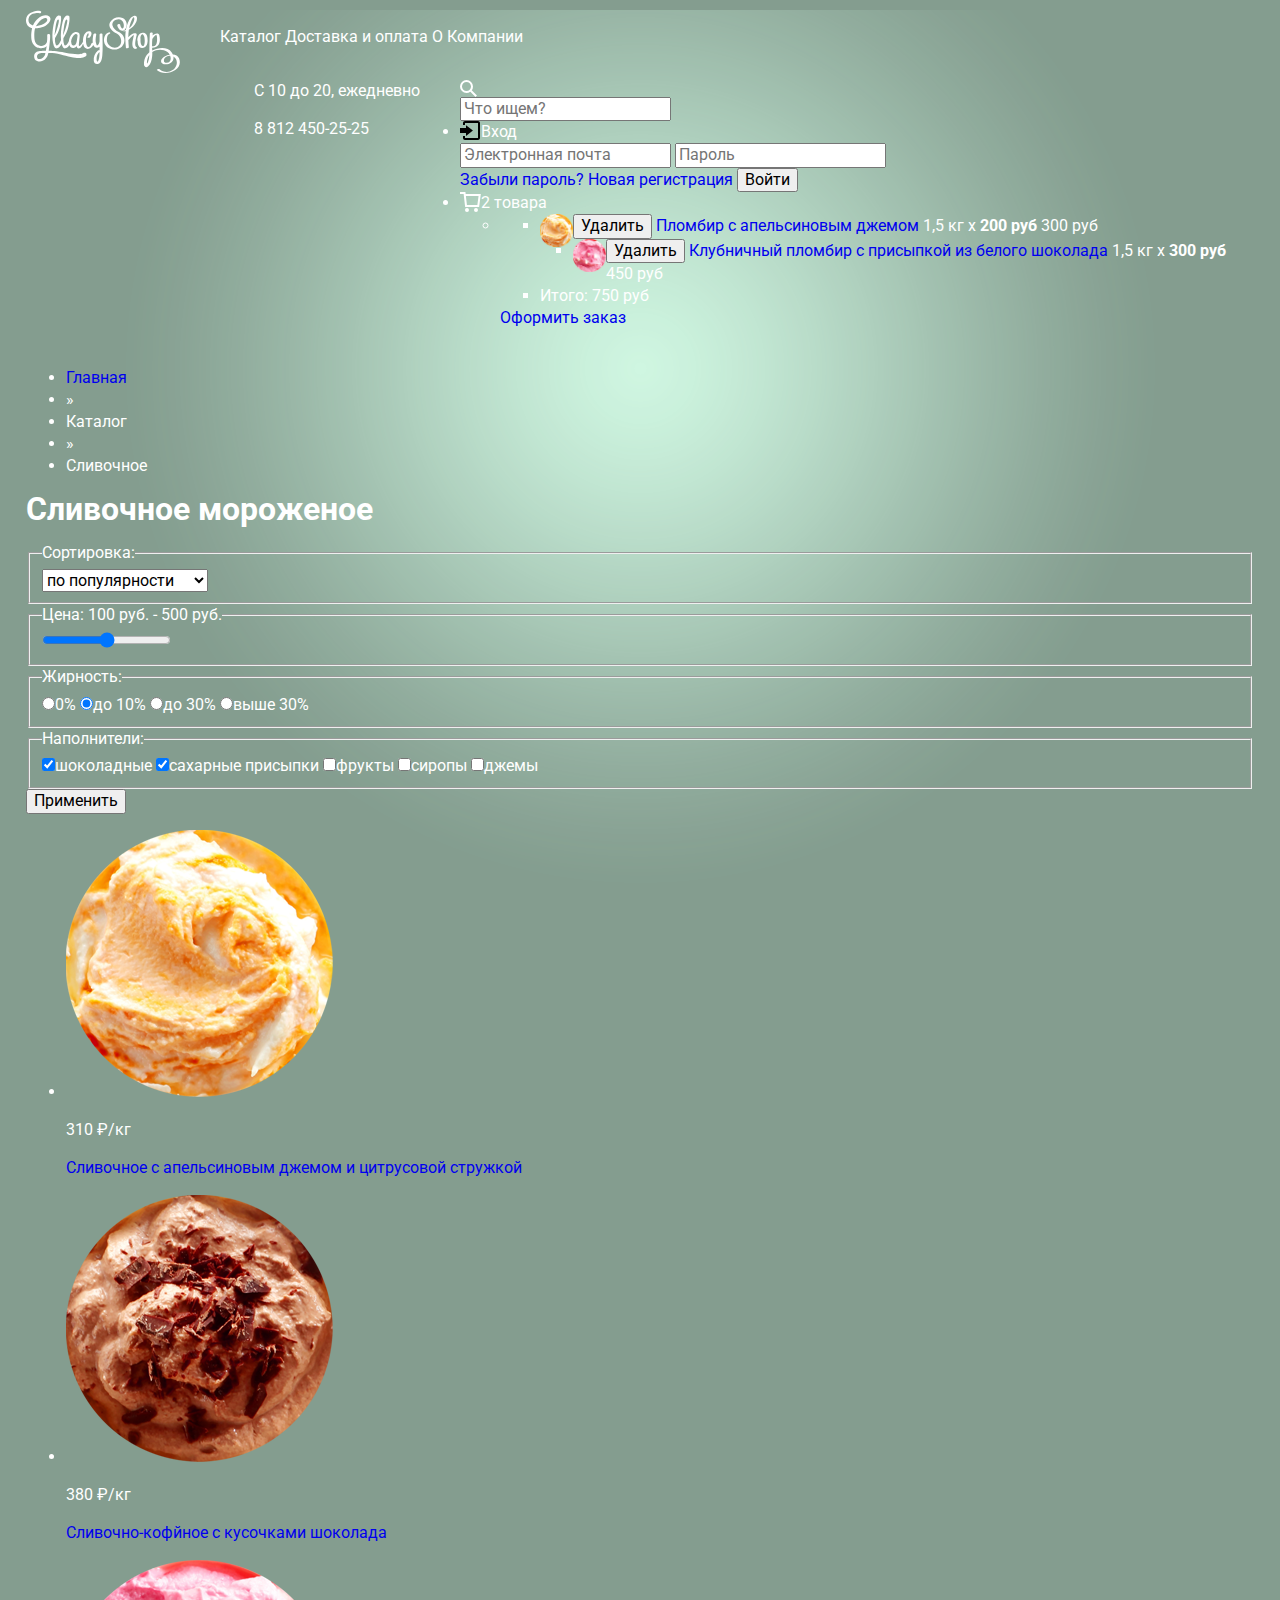
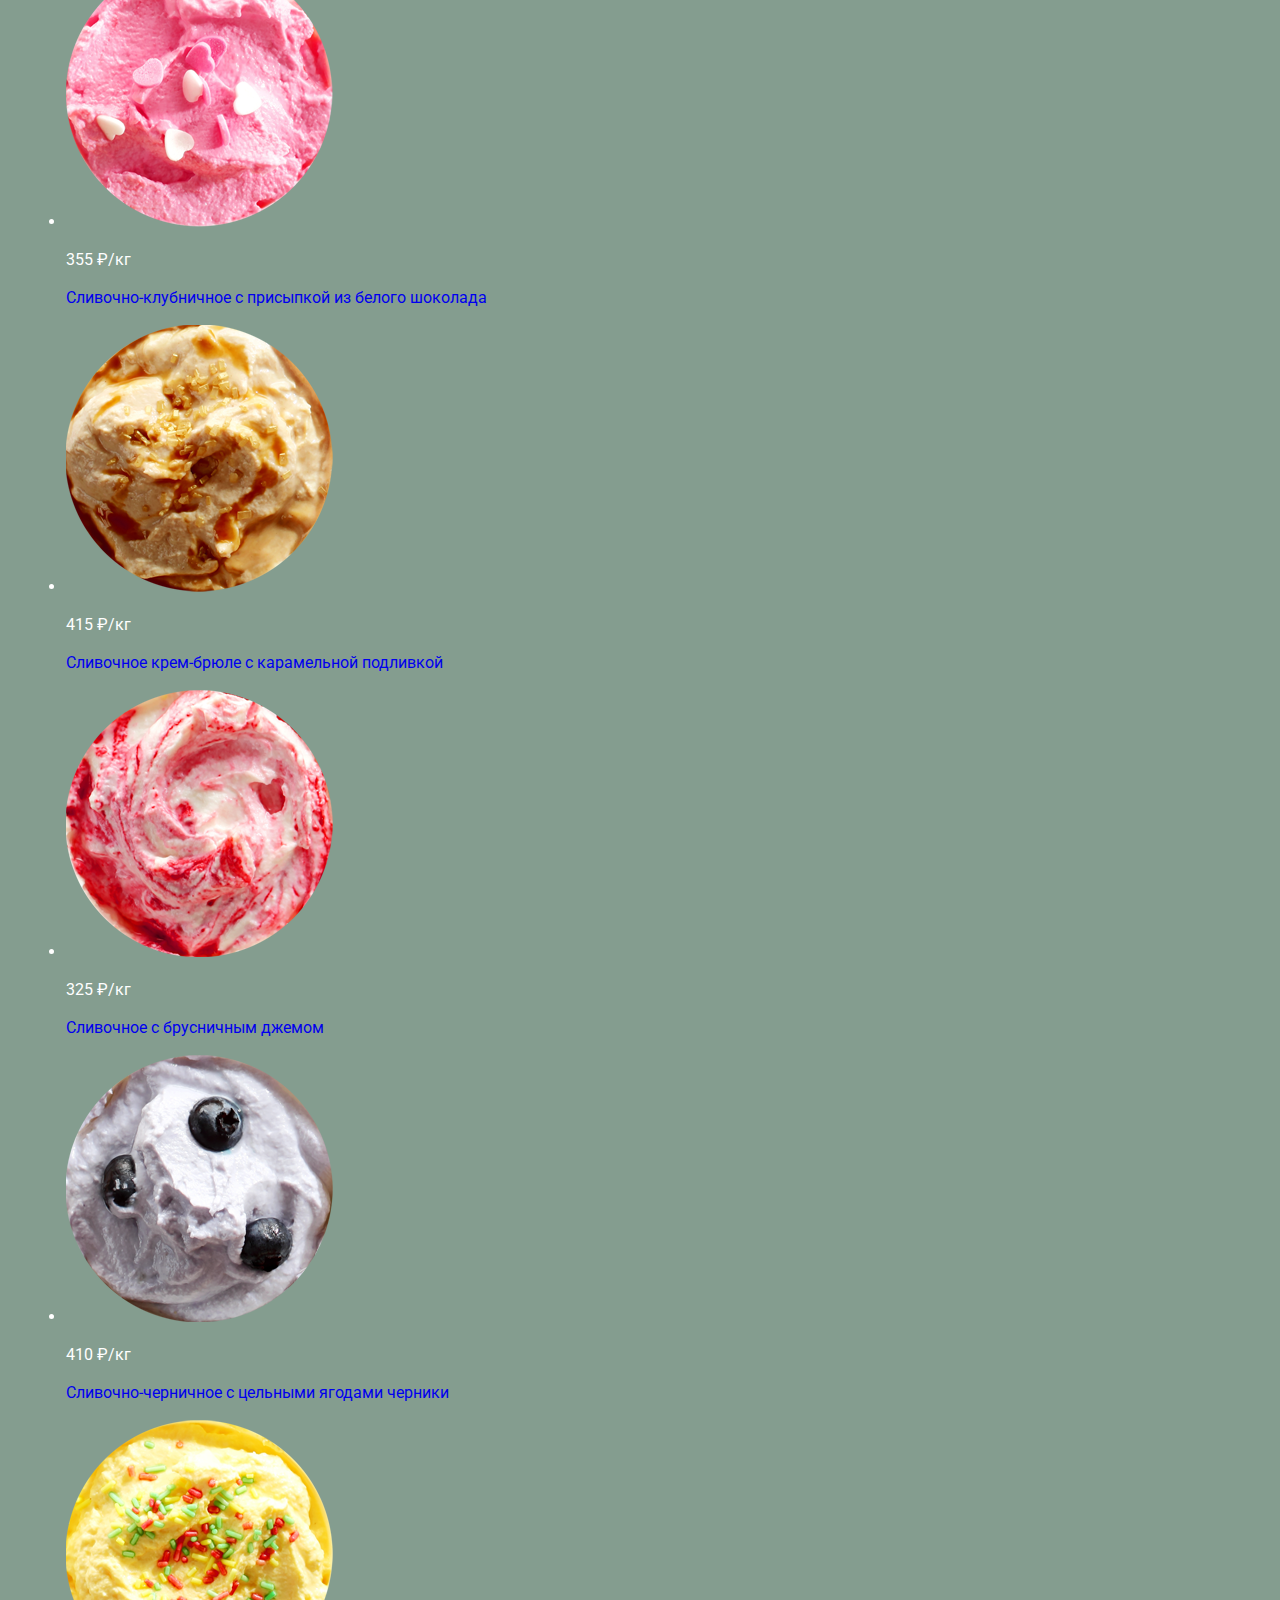
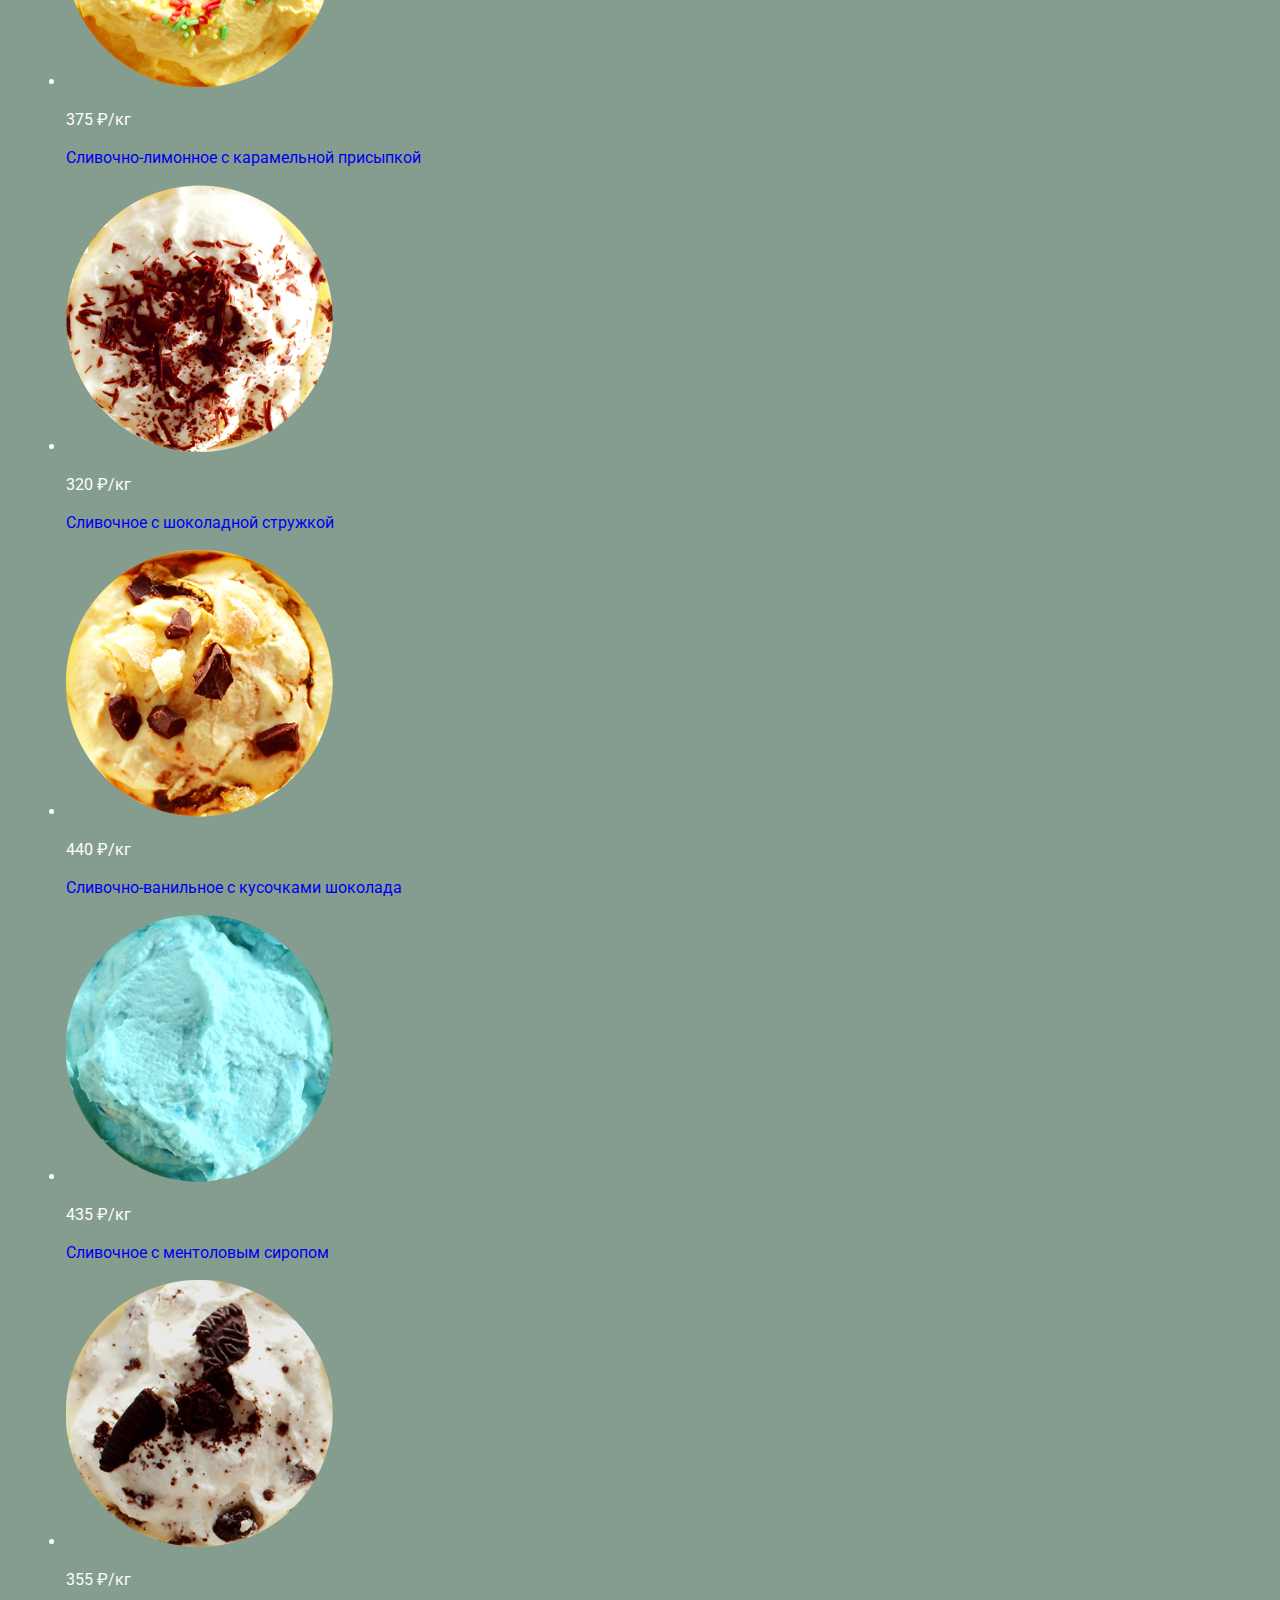
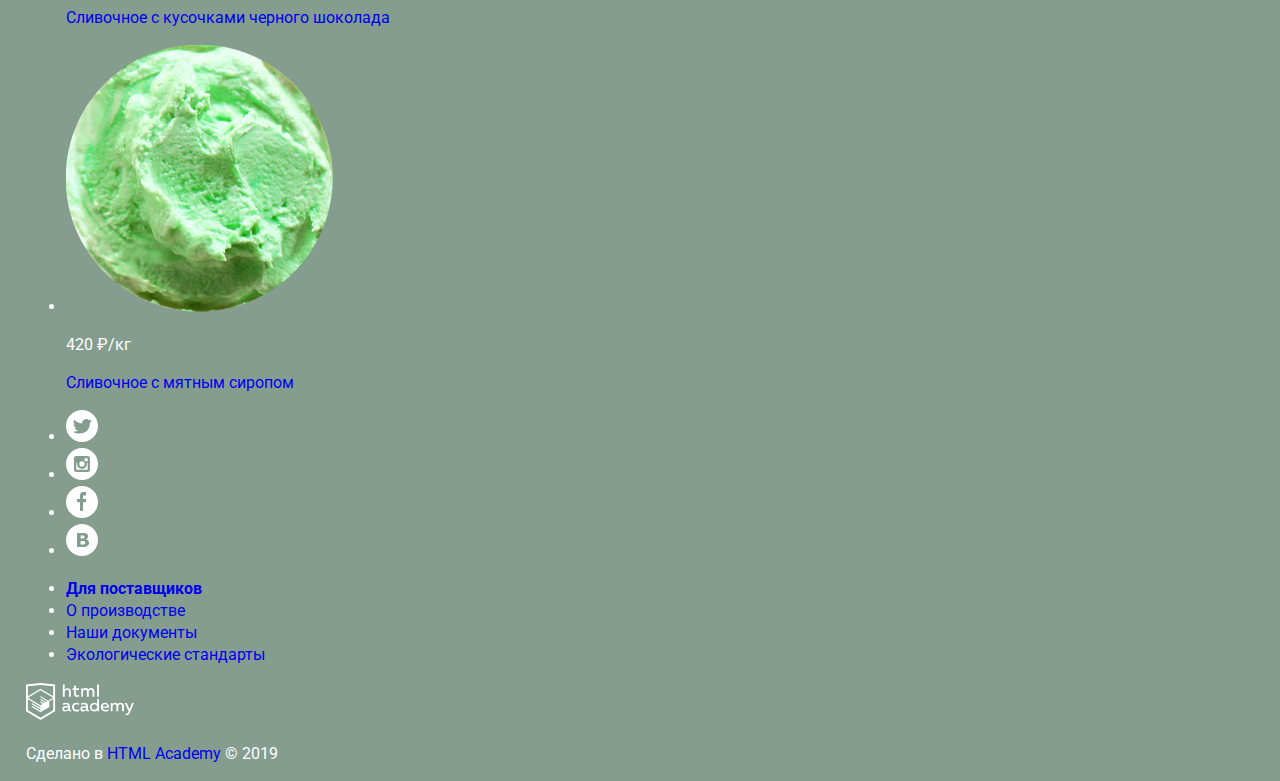
==== catalog.html @ 42c5e9d7 "styles" ====
<!DOCTYPE html>

<html lang="ru">
  <head>
    <meta charset="utf-8" />
    <title>GllacyShop</title>
    <link
      href="https://fonts.googleapis.com/css?family=Roboto:400,500,700&amp;subset=cyrillic"
      rel="stylesheet"
    />
    <link rel="stylesheet" href="css/normalize.css" />
    <link rel="stylesheet" href="css/style.css" />
  </head>
  <body>
    <header class="header-main">
      <a class="header-logo" href="index.html">
        <img src="img/logo.svg" width="154" height="64" alt="Логотип" />
      </a>
      <nav class="nav-main">
        <div class="nav-container">
          <ul class="navigation-left">
            <li class="navigation-left-item">
              <a>Каталог </a>
              <ul class="submenu">
                <li class="submenu-item">
                  <a href="catalog.html">Сливочное</a>
                </li>
                <li class="submenu-item">
                  <a href="#">Щербеты</a>
                </li>
                <li class="submenu-item">
                  <a href="#">Фруктовый лед</a>
                </li>
                <li class="submenu-item"><a href="#">Мелорин</a></li>
              </ul>
            </li>
            <li class="navigation-left-item">Доставка и оплата</li>
            <li class="navigation-left-item">О Компании</li>
          </ul>
          <ul class="navigation-right">
            <li class="navigation-right-item">
              <a class="search">
                <img src="/img/loupe.svg" alt="" />
              </a>
              <form name="search">
                <input
                  type="search"
                  name="search-text"
                  placeholder="Что ищем?"
                />
              </form>
            </li>
            <li class="login">
              <a class="login-button">
                <img src="/img/entrance.svg" alt="" />
                Вход</a
              >
              <form name="auth">
                <input
                  type="email"
                  name="email"
                  placeholder="Электронная почта"
                  required
                />
                <input
                  type="password"
                  name="password"
                  placeholder="Пароль"
                  required
                />
                <div class="auth-links">
                  <a href="#">Забыли пароль?</a>
                  <a href="#">Новая регистрация</a>
                  <button type="submit">Войти</button>
                </div>
              </form>
            </li>
            <li class="cart fill-cart">
              <a class="fill-cart-button">
                <img src="/img/basket.svg" alt="" />
                2 товара
              </a>
              <ul class="cart-wrapper">
                <li>
                  <ul class="сart-card">
                    <li class="cart-item">
                      <button class="delete-cart-item" type="button">
                        Удалить
                      </button>
                      <a href="#">
                        <img
                          class="cart-item-img"
                          src="img/icecream-orange.png"
                          width="33"
                          height="33"
                          alt="Пломбир с апельсиновым джемом"
                        />
                        <span class="cart-item-title"
                          >Пломбир с апельсиновым джемом</span
                        >
                      </a>
                      <span class="cart-item-cost"
                        >1,5 кг x <b>200 руб</b></span
                      >
                      <span class="cart-item-price">300 руб</span>
                    </li>
                    <li class="cart-item">
                      <button class="delete-cart-item" type="button">
                        Удалить
                      </button>
                      <a href="#">
                        <img
                          class="cart-item-img"
                          src="img/icecream-strawberry.png"
                          width="33"
                          height="33"
                          alt="Клубничный пломбир с присыпкой  из белого шоколада"
                        />
                        <span class="cart-item-title"
                          >Клубничный пломбир с присыпкой из белого
                          шоколада</span
                        >
                      </a>
                      <span class="cart-item-cost"
                        >1,5 кг x <b>300 руб</b></span
                      >
                      <span class="cart-item-price">450 руб</span>
                    </li>
                    <li class="cart-item-total">
                      <span>Итого: 750 руб</span>
                    </li>
                  </ul>
                  <a href="#">Оформить заказ</a>
                </li>
              </ul>
            </li>
          </ul>
        </div>
      </nav>
      <div class="contact-information">
        <p>С 10 до 20, ежедневно</p>
        <p>8 812 450-25-25</p>
      </div>
    </header>
    <main class="container">
      <div class="breadcrumbs">
        <ul>
          <li class="crumb">
            <a href="index.html"> Главная </a>
          </li>
          <li class="crumb">
            &#187;
          </li>
          <li class="crumb">
            <a> Каталог </a>
          </li>
          <li class="crumb">
            &#187;
          </li>
          <li class="crumb">
            Сливочное
          </li>
        </ul>
      </div>

      <h1>Сливочное мороженое</h1>
      <section class="filters">
        <h2 class="h-hidden">Фильтр</h2>
        <form class="filters">
          <div class="filters-first-row">
            <div class="sorting-wrapper">
              <fieldset class="sorting">
                <legend>Сортировка:</legend>
                <select
                  class="filters-sorting"
                  id="filters-sorting"
                  name="filters-sorting"
                >
                  <option value="popularity">по популярности</option>
                  <option value="cheaper-first">сначала недорогие</option>
                  <option value="expensive-first">сначала дорогие</option>
                  <option value="fat">по жирности</option>
                </select>
              </fieldset>
            </div>
            <div class="price-wrapper">
              <fieldset class="price">
                <legend>Цена: 100 руб. - 500 руб.</legend>
                <input type="range" min="100" max="500" />
              </fieldset>
            </div>
            <div class="fat-wrapper">
              <fieldset class="fat">
                <legend>Жирность:</legend>
                <input type="radio" name="zero" value="0" />0%
                <input type="radio" name="less10" value="10-" checked />до 10%
                <input type="radio" name="less30" value="30-" />до 30%
                <input type="radio" name="30more" value="30+" />выше 30%
              </fieldset>
            </div>
          </div>
          <div class="filters-second-row">
            <fieldset class="options">
              <legend>Наполнители:</legend>
              <input type="checkbox" name="chocolate" checked />шоколадные
              <input type="checkbox" name="sugar" checked />сахарные присыпки
              <input type="checkbox" name="fruits" />фрукты
              <input type="checkbox" name="syrup" />сиропы
              <input type="checkbox" name="jam" />джемы
            </fieldset>
            <button type="submit" name="Применить">Применить</button>
          </div>
        </form>
      </section>
      <section class="catalog">
        <h2 class="h-hidden">Каталог мороженого</h2>
        <ul class="catalog-list">
          <li class="catalog-list-item">
            <img
              class="icecream-img"
              src="/img/icecream-orange.png"
              alt="Сливочное с апельсиновым джемом и цитрусовой стружкой"
            />
            <p class="price">
              <span>310</span>
              <span>₽/кг</span>
            </p>
            <p class="description">
              <a href="#"
                >Сливочное с апельсиновым джемом и цитрусовой стружкой</a
              >
            </p>
          </li>
          <li class="catalog-list-item">
            <img
              class="icecream-img"
              src="/img/icecream-choco.png"
              alt="Сливочно-кофйное с кусочками шоколада"
            />
            <p class="price">
              <span>380</span>
              <span>₽/кг</span>
            </p>
            <p class="description">
              <a href="#">Сливочно-кофйное с кусочками шоколада</a>
            </p>
          </li>
          <li class="catalog-list-item">
            <img
              class="icecream-img"
              src="/img/icecream-strawberry.png"
              alt="Сливочно-клубничное с присыпкой из белого шоколада"
            />
            <p class="price">
              <span>355</span>
              <span>₽/кг</span>
            </p>
            <p class="description">
              <a href="#">Сливочно-клубничное с присыпкой из белого шоколада</a>
            </p>
          </li>
          <li class="catalog-list-item">
            <img
              class="icecream-img"
              src="/img/icecream-cream.png"
              alt="Сливочное крем-брюле с карамельной подливкой"
            />
            <p class="price">
              <span>415</span>
              <span>₽/кг</span>
            </p>
            <p class="description">
              <a href="#">Сливочное крем-брюле с карамельной подливкой</a>
            </p>
          </li>
          <li class="catalog-list-item">
            <img
              class="icecream-img"
              src="/img/icecream-br.png"
              alt="Сливочное с брусничным джемом"
            />
            <p class="price">
              <span>325</span>
              <span>₽/кг</span>
            </p>
            <p class="description">
              <a href="#">Сливочное с брусничным джемом</a>
            </p>
          </li>

          <li class="catalog-list-item">
            <img
              class="icecream-img"
              src="/img/icecram-blueberry.png"
              alt="Сливочно-черничное с цельными ягодами черники"
            />
            <p class="price">
              <span>410</span>
              <span>₽/кг</span>
            </p>
            <p class="description">
              <a href="#">Сливочно-черничное с цельными ягодами черники</a>
            </p>
          </li>
          <li class="catalog-list-item">
            <img
              class="icecream-img"
              src="/img/icecream-lime.png"
              alt="Сливочно-лимонное с карамельной присыпкой"
            />
            <p class="price">
              <span>375</span>
              <span>₽/кг</span>
            </p>
            <p class="description">
              <a href="#">Сливочно-лимонное с карамельной присыпкой</a>
            </p>
          </li>

          <li class="catalog-list-item">
            <img
              class="icecream-img"
              src="/img/icecram-choco2.png"
              alt="Сливочное с шоколадной стружкой"
            />
            <p class="price">
              <span>320</span>
              <span>₽/кг</span>
            </p>
            <p class="description">
              <a href="#">Сливочное с шоколадной стружкой</a>
            </p>
          </li>
          <li class="catalog-list-item">
            <img
              class="icecream-img"
              src="/img/icecream-vanile.png"
              alt="Сливочно-ванильное с кусочками шоколада"
            />
            <p class="price">
              <span>440</span>
              <span>₽/кг</span>
            </p>
            <p class="description">
              <a href="#">Сливочно-ванильное с кусочками шоколада</a>
            </p>
          </li>
          <li class="catalog-list-item">
            <img
              class="icecream-img"
              src="/img/icecream-mint.png"
              alt="Сливочное с ментоловым сиропом"
            />
            <p class="price">
              <span>435</span>
              <span>₽/кг</span>
            </p>
            <p class="description">
              <a href="#">Сливочное с ментоловым сиропом</a>
            </p>
          </li>
          <li class="catalog-list-item">
            <img
              class="icecream-img"
              src="/img/icecream-blackchoco.png"
              alt="Сливочное с кусочками черного шоколада"
            />
            <p class="price">
              <span>355</span>
              <span>₽/кг</span>
            </p>
            <p class="description">
              <a href="#">Сливочное с кусочками черного шоколада</a>
            </p>
          </li>
          <li class="catalog-list-item">
            <img
              class="icecream-img"
              src="/img/ice-creame-mint2.png"
              alt="Сливочное с мятным сиропом"
            />
            <p class="price">
              <span>420</span>
              <span>₽/кг</span>
            </p>
            <p class="description">
              <a href="#">Сливочное с мятным сиропом</a>
            </p>
          </li>
        </ul>
      </section>
    </main>
    <footer class="footer-main">
      <div class="social-wrapper">
        <ul class="social-buttons">
          <li>
            <a class="social-button" href="#">
              <svg
                xmlns="http://www.w3.org/2000/svg"
                width="32"
                height="32"
                viewBox="0 0 32 32"
              >
                <path
                  fill="#FFF"
                  d="M16 0C7.164 0 0 7.164 0 16c0 8.837 7.164 16 16 16 8.837 0 16-7.163 16-16 0-8.836-7.163-16-16-16zm7.944 12.809c-.251 6.516-3.463 10.832-10.992 10.702h-.486c-.447 0-4.543-.443-5.344-1.823 2.479.19 4.247-.406 5.12-1.136-1.048-.289-2.923-.461-3.251-2.848.384.104.618.221 1.299.113-1.307-.824-2.758-1.519-2.679-3.643.311.317 1.164.518 1.46.457-.768-.233-2.149-3.244-.974-4.781 1.984 1.79 4.075 3.482 7.804 3.643.227-2.214 1.24-3.699 3.168-4.325 1.84-.479 3.255.26 3.901 1.138.737-.224 1.453-.466 2.193-.685-.004.833-.569 1.463-.935 1.709.747.165 1.423-.475 1.423-.475-.184.963-1.094 1.725-1.707 1.954z"
                />
              </svg>
            </a>
          </li>
          <li>
            <a class="social-button" href="#">
              <svg
                xmlns="http://www.w3.org/2000/svg"
                width="32"
                height="32"
                viewBox="0 0 32 32"
              >
                <g fill="#FFF">
                  <path
                    d="M20.916 16a4.938 4.938 0 1 1-9.877 0c0-.394.051-.773.138-1.14h-.897v6.838h11.396V14.86h-.897c.086.367.137.746.137 1.14z"
                  />
                  <path
                    d="M15.978 18.659c1.466 0 2.659-1.193 2.659-2.659s-1.193-2.659-2.659-2.659c-1.466 0-2.659 1.193-2.659 2.659s1.192 2.659 2.659 2.659zM18.637 10.302h3.039v3.039h-3.039z"
                  />
                  <path
                    d="M16 0C7.164 0 0 7.164 0 16c0 8.837 7.164 16 16 16 8.837 0 16-7.163 16-16 0-8.836-7.163-16-16-16zm7.955 21.698a2.285 2.285 0 0 1-2.279 2.279H10.279A2.285 2.285 0 0 1 8 21.698V10.302a2.286 2.286 0 0 1 2.279-2.279h11.396a2.286 2.286 0 0 1 2.279 2.279v11.396z"
                  />
                </g>
              </svg>
            </a>
          </li>
          <li>
            <a class="social-button" href="#">
              <svg
                xmlns="http://www.w3.org/2000/svg"
                width="32"
                height="32"
                viewBox="0 0 32 32"
              >
                <path
                  fill="#FFF"
                  d="M16 0C7.164 0 0 7.163 0 16s7.164 16 16 16c8.837 0 16-7.164 16-16S24.837 0 16 0zm4.062 9.455h-3.021v3.444h3.021v3.445h-3.021v8.61H14.02v-8.61H11v-3.445h3.021V9.455c0-1.902 1.353-3.445 3.021-3.445h3.021v3.445z"
                />
              </svg>
            </a>
          </li>
          <li>
            <a class="social-button" href="#">
              <svg
                xmlns="http://www.w3.org/2000/svg"
                width="32"
                height="32"
                viewBox="0 0 32 32"
              >
                <g fill="#FFF">
                  <path
                    d="M16.637 14.495c.402-.019.719-.082.951-.188.326-.145.54-.33.641-.559.101-.229.15-.496.15-.797 0-.232-.058-.465-.174-.697-.116-.232-.322-.405-.617-.517-.264-.1-.592-.155-.984-.165a76.242 76.242 0 0 0-1.652-.014h-.339v2.965h.565c.571 0 1.057-.009 1.459-.028zM18.118 17.084c-.282-.081-.672-.125-1.166-.132a127.97 127.97 0 0 0-1.55-.009h-.79v3.493h.264c1.014 0 1.74-.003 2.18-.009a3.2 3.2 0 0 0 1.212-.245c.377-.157.633-.364.774-.625s.214-.562.214-.9c0-.446-.088-.788-.261-1.03-.17-.241-.464-.423-.877-.543z"
                  />
                  <path
                    d="M16 0C7.164 0 0 7.164 0 16c0 8.837 7.164 16 16 16 8.837 0 16-7.163 16-16 0-8.836-7.163-16-16-16zm6.602 20.531a3.73 3.73 0 0 1-1.124 1.327c-.552.415-1.161.71-1.823.886s-1.501.264-2.519.264h-6.121V8.987h5.443c1.13 0 1.957.038 2.48.113a5.126 5.126 0 0 1 1.561.5c.533.27.929.632 1.189 1.087.26.455.392.975.392 1.558 0 .678-.179 1.278-.536 1.795-.358.518-.863.92-1.517 1.208v.075c.917.182 1.642.559 2.179 1.13.537.571.807 1.325.807 2.261 0 .678-.138 1.283-.411 1.817z"
                  />
                </g>
              </svg>
            </a>
          </li>
        </ul>
      </div>
      <div class="footer-docs">
        <ul class="docs-list">
          <li class="docs-list-item">
            <a href="#"><strong>Для поставщиков</strong></a>
          </li>
          <li class="docs-list-item">
            <a href="#">О производстве</a>
          </li>
          <li class="docs-list-item">
            <a href="#">Наши документы</a>
          </li>
          <li class="docs-list-item">
            <a href="#">Экологические стандарты</a>
          </li>
        </ul>
      </div>
      <div class="copyright">
        <img
          src="/img/logo-htmlacademy.svg"
          width="108px"
          height="39px"
          alt=""
        />
        <p>Сделано в <a href="#">HTML Academy</a> &copy; 2019</p>
      </div>
    </footer>
  </body>
</html>
---- css/style.css ----
body {
  margin: 0;
  padding: 0;
  font-family: "Roboto", "Arial", sans-serif;
  font-size: 16px;
  line-height: 22px;
  color: #ffffff;
}

a {
  text-decoration: none;
}

html {
  background: url("/img/background-shadow.png") no-repeat center center fixed
    #849d8f;
  margin-right: 26px;
  margin-left: 26px;
}

.h-hidden {
  display: none;
}

/* Стили главного меню */

.header-main {
  width: 100%;
  display: inline-block;
  margin-top: 10px;
}
.header-main img {
  float: left;
}
.nav-main {
  font-size: 16px;
}
.navigation-left {
  float: left;
}
.navigation-left-item {
  display: inline-block;
}

.submenu,
.search-form,
.login-form {
  display: none;
}

.navigation-right {
  float: right;
}
.navigation-right-item {
  display: inline-block;
}
.contact-information {
  float: right;
}

/* Стили секции слайдер */

.slider {
  position: relative;
  text-align: center;
}

.slider-list {
  margin: 0;
  padding: 0;
  list-style: none;
}

.slider-title {
  width: 670px;
  margin: 0 auto;
  margin-bottom: 28px;
  font-size: 60px;
  line-height: 60px;
  font-weight: 800;
  text-align: center;
}

.slider-button {
  width: 280px;
  height: 63px;
  background-image: linear-gradient(to top, #e74a35 0%, #f26843 100%);
  border-radius: 30px;
}

.slider-button-text {
  width: 196px;
  height: 31px;
  text-shadow: 0 2px 5px rgba(160, 32, 11, 0.76);
  color: #ffffff;
  font-family: Roboto;
  font-size: 32px;
  font-weight: 700;
  line-height: 44px;
}

/* Стили секции специальное предложение */

.special-offers > div {
  display: inline-block;
  font-weight: 700;
}

.special-offers-malina {
  background: url("/img/malina.jpg");
  width: 560px;
  min-height: 206px;
  padding-bottom: 23px;
  border-radius: 15px;
  font-size: 18px;
  line-height: 22px;
}
.special-offers-choco {
  background: url("/img/choco.jpg");
  width: 560px;
  min-height: 206px;
  padding-bottom: 23px;
  border-radius: 15px;
  font-size: 18px;
  line-height: 22px;
}
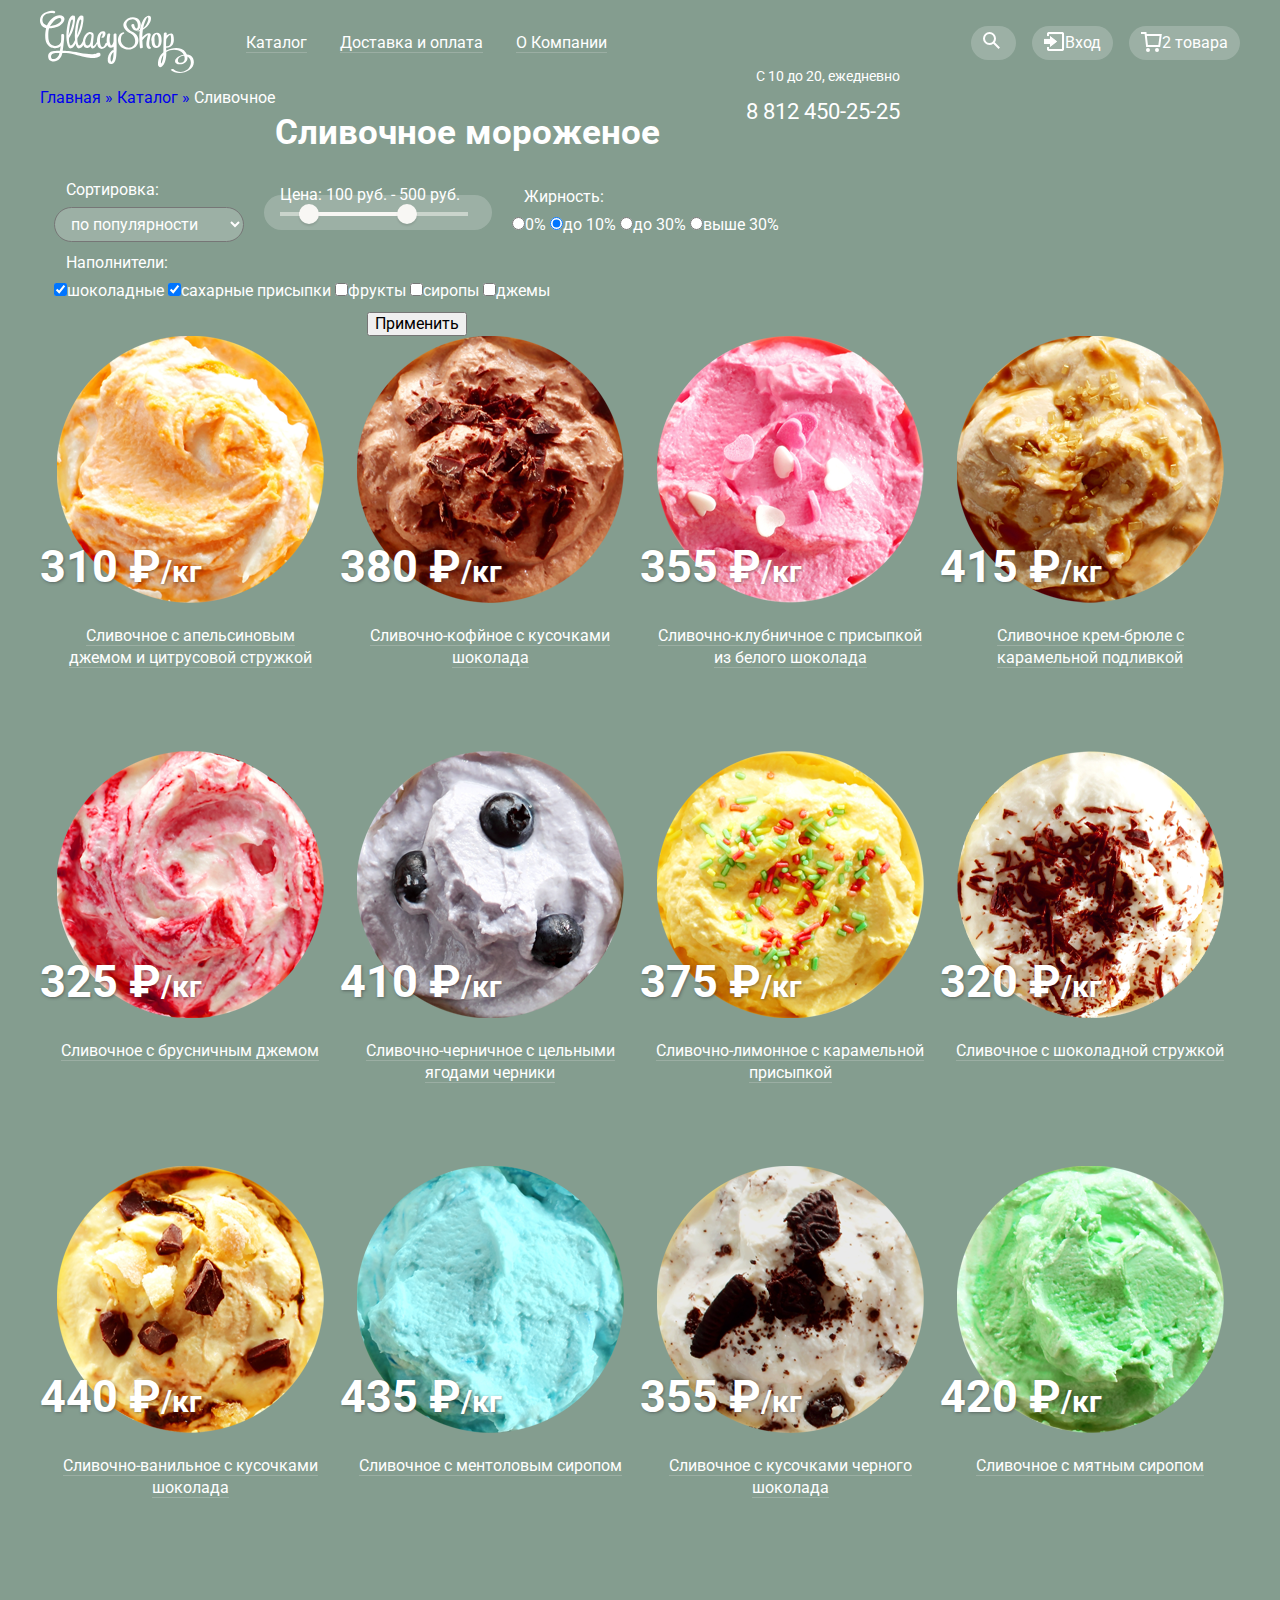
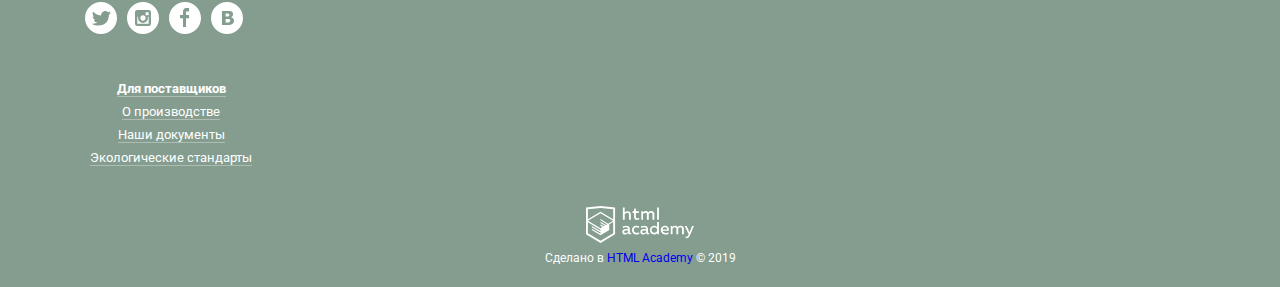
==== commit 6ac5c5f7: "sort" ====
--- a/catalog.html
+++ b/catalog.html
@@ -12,16 +12,18 @@
     <link rel="stylesheet" href="css/style.css" />
   </head>
   <body>
-    <header class="header-main">
-      <a class="header-logo" href="index.html">
-        <img src="img/logo.svg" width="154" height="64" alt="Логотип" />
-      </a>
+    <header class="header-main container">
+      <img src="img/logo.svg" width="154" height="64" alt="Логотип" />
       <nav class="nav-main">
         <div class="nav-container">
           <ul class="navigation-left">
             <li class="navigation-left-item">
               <a>Каталог </a>
               <ul class="submenu">
+                <li class="submenu-item">
+                  Новинки
+                  <hr />
+                </li>
                 <li class="submenu-item">
                   <a href="catalog.html">Сливочное</a>
                 </li>
@@ -31,51 +33,62 @@
                 <li class="submenu-item">
                   <a href="#">Фруктовый лед</a>
                 </li>
-                <li class="submenu-item"><a href="#">Мелорин</a></li>
+                <li class="submenu-item">
+                  <a href="#">Мелорин</a>
+                </li>
               </ul>
             </li>
-            <li class="navigation-left-item">Доставка и оплата</li>
-            <li class="navigation-left-item">О Компании</li>
+            <li class="navigation-left-item">
+              <a>Доставка и оплата</a>
+            </li>
+            <li class="navigation-left-item"><a>О Компании</a></li>
           </ul>
           <ul class="navigation-right">
             <li class="navigation-right-item">
-              <a class="search">
-                <img src="/img/loupe.svg" alt="" />
-              </a>
-              <form name="search">
+              <a class="search"> <img src="/img/loupe.svg" alt="" />&nbsp; </a>
+              <form name="search" class="search-form">
                 <input
+                  class="input-search"
                   type="search"
                   name="search-text"
                   placeholder="Что ищем?"
                 />
               </form>
             </li>
-            <li class="login">
+            <li class="navigation-right-item">
               <a class="login-button">
-                <img src="/img/entrance.svg" alt="" />
+                <img src="/img/login.svg" alt="" />
                 Вход</a
               >
-              <form name="auth">
+              <form name="login" class="login-form">
                 <input
+                  class="input-login"
                   type="email"
                   name="email"
                   placeholder="Электронная почта"
                   required
                 />
                 <input
+                  class="input-password"
                   type="password"
                   name="password"
                   placeholder="Пароль"
                   required
                 />
                 <div class="auth-links">
-                  <a href="#">Забыли пароль?</a>
-                  <a href="#">Новая регистрация</a>
-                  <button type="submit">Войти</button>
+                  <div class="auth-links-left">
+                    <button class="button-submit btn" type="submit">
+                      Войти
+                    </button>
+                  </div>
+                  <div class="auth-links-right">
+                    <a class="forget-password" href="#">Забыли пароль?</a>
+                    <a class="new-registration" href="#">Новая регистрация</a>
+                  </div>
                 </div>
               </form>
             </li>
-            <li class="cart fill-cart">
+            <li class="navigation-right-item">
               <a class="fill-cart-button">
                 <img src="/img/basket.svg" alt="" />
                 2 товара
@@ -138,32 +151,17 @@
         </div>
       </nav>
       <div class="contact-information">
-        <p>С 10 до 20, ежедневно</p>
-        <p>8 812 450-25-25</p>
+        <p class="contact-time">С 10 до 20, ежедневно</p>
+        <p class="contact-phone">8 812 450-25-25</p>
       </div>
     </header>
     <main class="container">
       <div class="breadcrumbs">
-        <ul>
-          <li class="crumb">
-            <a href="index.html"> Главная </a>
-          </li>
-          <li class="crumb">
-            &#187;
-          </li>
-          <li class="crumb">
-            <a> Каталог </a>
-          </li>
-          <li class="crumb">
-            &#187;
-          </li>
-          <li class="crumb">
-            Сливочное
-          </li>
-        </ul>
+        <a class="crumbs" href="index.html"> Главная &#187;</a>
+        <a class="crumbs" href="#"> Каталог &#187;</a>
+        <span>Сливочное</span>
       </div>
-
-      <h1>Сливочное мороженое</h1>
+      <h1 class="page-title">Сливочное мороженое</h1>
       <section class="filters">
         <h2 class="h-hidden">Фильтр</h2>
         <form class="filters">
@@ -184,13 +182,19 @@
               </fieldset>
             </div>
             <div class="price-wrapper">
-              <fieldset class="price">
-                <legend>Цена: 100 руб. - 500 руб.</legend>
-                <input type="range" min="100" max="500" />
+              <fieldset class="fieldset-price">
+                <legend class="fieldset-price-title">Цена: 100 руб. - 500 руб.</legend>
+                <div class="price-controls">
+                  <div class="price-scale">
+                    <div class="range-bar"></div>
+                    <div class="range-min"></div>
+                    <div class="range-max"></div>
+                  </div>
+                </div>
               </fieldset>
             </div>
             <div class="fat-wrapper">
-              <fieldset class="fat">
+              <fieldset class="fieldset-fat">
                 <legend>Жирность:</legend>
                 <input type="radio" name="zero" value="0" />0%
                 <input type="radio" name="less10" value="10-" checked />до 10%
@@ -200,7 +204,7 @@
             </div>
           </div>
           <div class="filters-second-row">
-            <fieldset class="options">
+            <fieldset class="fieldset-options">
               <legend>Наполнители:</legend>
               <input type="checkbox" name="chocolate" checked />шоколадные
               <input type="checkbox" name="sugar" checked />сахарные присыпки
@@ -212,180 +216,252 @@
           </div>
         </form>
       </section>
-      <section class="catalog">
+      <section class="hits">
         <h2 class="h-hidden">Каталог мороженого</h2>
-        <ul class="catalog-list">
-          <li class="catalog-list-item">
-            <img
-              class="icecream-img"
-              src="/img/icecream-orange.png"
-              alt="Сливочное с апельсиновым джемом и цитрусовой стружкой"
-            />
-            <p class="price">
-              <span>310</span>
-              <span>₽/кг</span>
-            </p>
-            <p class="description">
-              <a href="#"
-                >Сливочное с апельсиновым джемом и цитрусовой стружкой</a
-              >
-            </p>
-          </li>
-          <li class="catalog-list-item">
-            <img
-              class="icecream-img"
-              src="/img/icecream-choco.png"
-              alt="Сливочно-кофйное с кусочками шоколада"
-            />
-            <p class="price">
-              <span>380</span>
-              <span>₽/кг</span>
-            </p>
-            <p class="description">
-              <a href="#">Сливочно-кофйное с кусочками шоколада</a>
-            </p>
-          </li>
-          <li class="catalog-list-item">
-            <img
-              class="icecream-img"
-              src="/img/icecream-strawberry.png"
-              alt="Сливочно-клубничное с присыпкой из белого шоколада"
-            />
-            <p class="price">
-              <span>355</span>
-              <span>₽/кг</span>
-            </p>
-            <p class="description">
-              <a href="#">Сливочно-клубничное с присыпкой из белого шоколада</a>
-            </p>
-          </li>
-          <li class="catalog-list-item">
-            <img
-              class="icecream-img"
-              src="/img/icecream-cream.png"
-              alt="Сливочное крем-брюле с карамельной подливкой"
-            />
-            <p class="price">
-              <span>415</span>
-              <span>₽/кг</span>
-            </p>
-            <p class="description">
-              <a href="#">Сливочное крем-брюле с карамельной подливкой</a>
-            </p>
-          </li>
-          <li class="catalog-list-item">
-            <img
-              class="icecream-img"
-              src="/img/icecream-br.png"
-              alt="Сливочное с брусничным джемом"
-            />
-            <p class="price">
-              <span>325</span>
-              <span>₽/кг</span>
-            </p>
-            <p class="description">
-              <a href="#">Сливочное с брусничным джемом</a>
-            </p>
-          </li>
-
-          <li class="catalog-list-item">
-            <img
-              class="icecream-img"
-              src="/img/icecram-blueberry.png"
-              alt="Сливочно-черничное с цельными ягодами черники"
-            />
-            <p class="price">
-              <span>410</span>
-              <span>₽/кг</span>
-            </p>
-            <p class="description">
-              <a href="#">Сливочно-черничное с цельными ягодами черники</a>
-            </p>
-          </li>
-          <li class="catalog-list-item">
-            <img
-              class="icecream-img"
-              src="/img/icecream-lime.png"
-              alt="Сливочно-лимонное с карамельной присыпкой"
-            />
-            <p class="price">
-              <span>375</span>
-              <span>₽/кг</span>
-            </p>
-            <p class="description">
-              <a href="#">Сливочно-лимонное с карамельной присыпкой</a>
-            </p>
-          </li>
-
-          <li class="catalog-list-item">
-            <img
-              class="icecream-img"
-              src="/img/icecram-choco2.png"
-              alt="Сливочное с шоколадной стружкой"
-            />
-            <p class="price">
-              <span>320</span>
-              <span>₽/кг</span>
-            </p>
-            <p class="description">
-              <a href="#">Сливочное с шоколадной стружкой</a>
-            </p>
-          </li>
-          <li class="catalog-list-item">
-            <img
-              class="icecream-img"
-              src="/img/icecream-vanile.png"
-              alt="Сливочно-ванильное с кусочками шоколада"
-            />
-            <p class="price">
-              <span>440</span>
-              <span>₽/кг</span>
-            </p>
-            <p class="description">
-              <a href="#">Сливочно-ванильное с кусочками шоколада</a>
-            </p>
-          </li>
-          <li class="catalog-list-item">
-            <img
-              class="icecream-img"
-              src="/img/icecream-mint.png"
-              alt="Сливочное с ментоловым сиропом"
-            />
-            <p class="price">
-              <span>435</span>
-              <span>₽/кг</span>
-            </p>
-            <p class="description">
-              <a href="#">Сливочное с ментоловым сиропом</a>
-            </p>
-          </li>
-          <li class="catalog-list-item">
-            <img
-              class="icecream-img"
-              src="/img/icecream-blackchoco.png"
-              alt="Сливочное с кусочками черного шоколада"
-            />
-            <p class="price">
-              <span>355</span>
-              <span>₽/кг</span>
-            </p>
-            <p class="description">
-              <a href="#">Сливочное с кусочками черного шоколада</a>
-            </p>
-          </li>
-          <li class="catalog-list-item">
-            <img
-              class="icecream-img"
-              src="/img/ice-creame-mint2.png"
-              alt="Сливочное с мятным сиропом"
-            />
-            <p class="price">
-              <span>420</span>
-              <span>₽/кг</span>
-            </p>
-            <p class="description">
-              <a href="#">Сливочное с мятным сиропом</a>
-            </p>
+        <ul class="hits-list">
+          <li class="hits-list-item">
+            <div class="hits-block">
+              <img
+                class="icecream-img"
+                src="/img/icecream-orange.png"
+                alt="Сливочное с апельсиновым джемом и цитрусовой стружкой"
+              />
+              <p class="price">
+                <span>310</span>
+                <span>₽</span><span>/кг</span>
+              </p>
+              <p class="description">
+                <a href="#" class="link"
+                  >Сливочное с апельсиновым джемом и цитрусовой стружкой</a
+                >
+              </p>
+              <button type="button" class="fast-view-button btn">
+                <span>Быстрый просмотр</span>
+              </button>
+            </div>
+          </li>
+          <li class="hits-list-item">
+            <div class="hits-block">
+              <img
+                class="icecream-img"
+                src="/img/icecream-choco.png"
+                alt="Сливочно-кофйное с кусочками шоколада"
+              />
+              <p class="price">
+                <span>380</span>
+                <span>₽</span><span>/кг</span>
+              </p>
+              <p class="description">
+                <a href="#" class="link"
+                  >Сливочно-кофйное с кусочками шоколада</a
+                >
+              </p>
+              <button type="button" class="fast-view-button btn">
+                <span>Быстрый просмотр</span>
+              </button>
+            </div>
+          </li>
+          <li class="hits-list-item">
+            <div class="hits-block">
+              <img
+                class="icecream-img"
+                src="/img/icecream-strawberry.png"
+                alt="Сливочно-клубничное с присыпкой из белого шоколада"
+              />
+              <p class="price">
+                <span>355</span>
+                <span>₽</span><span>/кг</span>
+              </p>
+              <p class="description">
+                <a href="#" class="link"
+                  >Сливочно-клубничное с присыпкой из белого шоколада</a
+                >
+              </p>
+              <button type="button" class="fast-view-button btn">
+                <span>Быстрый просмотр</span>
+              </button>
+            </div>
+          </li>
+          <li class="hits-list-item">
+            <div class="hits-block">
+              <img
+                class="icecream-img"
+                src="/img/icecream-cream.png"
+                alt="Сливочное крем-брюле с карамельной подливкой"
+              />
+              <p class="price">
+                <span>415</span>
+                <span>₽</span><span>/кг</span>
+              </p>
+              <p class="description">
+                <a href="#" class="link"
+                  >Сливочное крем-брюле с карамельной подливкой</a
+                >
+              </p>
+              <button type="button" class="fast-view-button btn">
+                <span>Быстрый просмотр</span>
+              </button>
+            </div>
+          </li>
+          <li class="hits-list-item">
+            <div class="hits-block">
+              <img
+                class="icecream-img"
+                src="/img/icecream-br.png"
+                alt="Сливочное с брусничным джемом"
+              />
+              <p class="price">
+                <span>325</span>
+                <span>₽</span><span>/кг</span>
+              </p>
+              <p class="description">
+                <a href="#" class="link">Сливочное с брусничным джемом</a>
+              </p>
+              <button type="button" class="fast-view-button btn">
+                <span>Быстрый просмотр</span>
+              </button>
+            </div>
+          </li>
+          <li class="hits-list-item">
+            <div class="hits-block">
+              <img
+                class="icecream-img"
+                src="/img/icecram-blueberry.png"
+                alt="Сливочно-черничное с цельными ягодами черники"
+              />
+              <p class="price">
+                <span>410</span>
+                <span>₽</span><span>/кг</span>
+              </p>
+              <p class="description">
+                <a href="#" class="link"
+                  >Сливочно-черничное с цельными ягодами черники</a
+                >
+              </p>
+              <button type="button" class="fast-view-button btn">
+                <span>Быстрый просмотр</span>
+              </button>
+            </div>
+          </li>
+          <li class="hits-list-item">
+            <div class="hits-block">
+              <img
+                class="icecream-img"
+                src="/img/icecream-lime.png"
+                alt="Сливочно-лимонное с карамельной присыпкой"
+              />
+              <p class="price">
+                <span>375</span>
+                <span>₽</span><span>/кг</span>
+              </p>
+              <p class="description">
+                <a href="#" class="link"
+                  >Сливочно-лимонное с карамельной присыпкой</a
+                >
+              </p>
+              <button type="button" class="fast-view-button btn">
+                <span>Быстрый просмотр</span>
+              </button>
+            </div>
+          </li>
+          <li class="hits-list-item">
+            <div class="hits-block">
+              <img
+                class="icecream-img"
+                src="/img/icecram-choco2.png"
+                alt="Сливочное с шоколадной стружкой"
+              />
+              <p class="price">
+                <span>320</span>
+                <span>₽</span><span>/кг</span>
+              </p>
+              <p class="description">
+                <a href="#" class="link">Сливочное с шоколадной стружкой</a>
+              </p>
+              <button type="button" class="fast-view-button btn">
+                <span>Быстрый просмотр</span>
+              </button>
+            </div>
+          </li>
+          <li class="hits-list-item">
+            <div class="hits-block">
+              <img
+                class="icecream-img"
+                src="/img/icecream-vanile.png"
+                alt="Сливочно-ванильное с кусочками шоколада"
+              />
+              <p class="price">
+                <span>440</span>
+                <span>₽</span><span>/кг</span>
+              </p>
+              <p class="description">
+                <a href="#" class="link"
+                  >Сливочно-ванильное с кусочками шоколада</a
+                >
+              </p>
+              <button type="button" class="fast-view-button btn">
+                <span>Быстрый просмотр</span>
+              </button>
+            </div>
+          </li>
+          <li class="hits-list-item">
+            <div class="hits-block">
+              <img
+                class="icecream-img"
+                src="/img/icecream-mint.png"
+                alt="Сливочное с ментоловым сиропом"
+              />
+              <p class="price">
+                <span>435</span>
+                <span>₽</span><span>/кг</span>
+              </p>
+              <p class="description">
+                <a href="#" class="link">Сливочное с ментоловым сиропом</a>
+              </p>
+              <button type="button" class="fast-view-button btn">
+                <span>Быстрый просмотр</span>
+              </button>
+            </div>
+          </li>
+          <li class="hits-list-item">
+            <div class="hits-block">
+              <img
+                class="icecream-img"
+                src="/img/icecream-blackchoco.png"
+                alt="Сливочное с кусочками черного шоколада"
+              />
+              <p class="price">
+                <span>355</span>
+                <span>₽</span><span>/кг</span>
+              </p>
+              <p class="description">
+                <a href="#" class="link"
+                  >Сливочное с кусочками черного шоколада</a
+                >
+              </p>
+              <button type="button" class="fast-view-button btn">
+                <span>Быстрый просмотр</span>
+              </button>
+            </div>
+          </li>
+          <li class="hits-list-item">
+            <div class="hits-block">
+              <img
+                class="icecream-img"
+                src="/img/ice-creame-mint2.png"
+                alt="Сливочное с мятным сиропом"
+              />
+              <p class="price">
+                <span>420</span>
+                <span>₽</span><span>/кг</span>
+              </p>
+              <p class="description">
+                <a href="#" class="link">Сливочное с мятным сиропом</a>
+              </p>
+              <button type="button" class="fast-view-button btn">
+                <span>Быстрый просмотр</span>
+              </button>
+            </div>
           </li>
         </ul>
       </section>
--- a/css/style.css
+++ b/css/style.css
@@ -1,31 +1,74 @@
+html {
+  background: #849d8f;
+  margin-left: auto;
+  margin-right: auto;
+  text-align: center;
+  min-height: 100%;
+  background-attachment: fixed;
+}
+.cart-wrapper {
+  display: none;
+}
+input[type="email"],
+input[type="password"],
+input[type="search"] {
+  border: 1px solid rgba(178, 178, 178, 0.52);
+  background-color: #ffffff;
+}
+.container {
+  width: 1200px;
+  display: flex;
+  flex-wrap: wrap;
+  margin: 0 auto;
+}
+.container-map {
+  width: 1200px;
+  margin: 0 auto;
+}
 body {
-  margin: 0;
-  padding: 0;
+  height: 100%;
   font-family: "Roboto", "Arial", sans-serif;
   font-size: 16px;
   line-height: 22px;
   color: #ffffff;
 }
-
-a {
+p {
+  word-break: break-word;
+}
+.h-hidden {
+  position: absolute;
+  width: 1px;
+  height: 1px;
+  margin: -1px;
+  padding: 0;
+  border: 0;
+  overflow: hidden;
+  clip: rect(0, 0, 0, 0);
+  clip-path: rect(0, 0, 0, 0);
+}
+.link {
   text-decoration: none;
-}
-
-html {
-  background: url("/img/background-shadow.png") no-repeat center center fixed
-    #849d8f;
-  margin-right: 26px;
-  margin-left: 26px;
-}
-
-.h-hidden {
-  display: none;
-}
-
+  border-bottom: 1px solid rgba(248, 247, 244, 0.2);
+}
+.link:hover {
+  color: rgba(242, 104, 67, 1);
+  border-bottom: 1px solid rgba(242, 104, 67, 1);
+}
+.link-active {
+  color: rgba(242, 104, 67, 1);
+  border-bottom: 1px solid rgba(242, 104, 67, 1);
+}
+.btn:hover {
+  background-image: linear-gradient(to top, #ec6f5e, #f58669);
+}
+.btn:active {
+  background-image: linear-gradient(to top, #ec6f5e, #f58669);
+  box-shadow: 0 2px 2px 0 #ac1000;
+}
 /* Стили главного меню */
 
 .header-main {
-  width: 100%;
+  max-width: 1200px;
   display: inline-block;
   margin-top: 10px;
 }
@@ -40,12 +83,48 @@
 }
 .navigation-left-item {
   display: inline-block;
-}
-
-.submenu,
-.search-form,
-.login-form {
-  display: none;
+  margin: 0 5px 5px 0;
+  padding: 6px 12px;
+  border-radius: 30px;
+}
+.navigation-left-item > a {
+  border-bottom: 1px solid rgba(248, 247, 244, 0.2);
+}
+.submenu {
+  position: absolute;
+  box-sizing: border-box;
+  min-width: 144px;
+  padding: 0;
+  margin-top: 10px;
+  list-style: none;
+  background-color: #f8f7f4;
+  border-radius: 5px;
+  z-index: -1;
+  opacity: 0;
+  transition: all 0.3s ease-out;
+  text-align: left;
+}
+.submenu-item {
+  padding: 7px 20px;
+}
+.submenu a {
+  color: #333333;
+}
+.submenu-item:hover:not(:first-child) {
+  background-color: #fbded7;
+}
+.submenu-item:active:not(:first-child) {
+  background-color: #f26843;
+}
+
+.navigation-left-item:hover .submenu {
+  opacity: 1;
+  display: block;
+  z-index: 2;
+}
+.navigation-left-item:hover {
+  color: #333333;
+  background-color: #f8f7f4;
 }
 
 .navigation-right {
@@ -53,16 +132,129 @@
 }
 .navigation-right-item {
   display: inline-block;
+  margin: 0 0 5px 12px;
+  color: #ffffff;
+  background-color: rgba(255, 255, 255, 0.2);
+  background-repeat: no-repeat;
+  text-decoration: none;
+  border-radius: 30px;
+  padding: 6px 12px;
+}
+.search-form {
+  position: absolute;
+  box-sizing: border-box;
+  padding: 20px;
+  margin-top: 10px;
+  list-style: none;
+  background-color: #f8f7f4;
+  border-radius: 5px;
+  z-index: -1;
+  opacity: 0;
+  transition: all 0.3s ease-out;
+}
+.input-search {
+  width: 300px;
+  height: 35px;
+  background-color: #ffffff;
+  border-radius: 5px;
+}
+.login-form {
+  position: absolute;
+  box-sizing: border-box;
+  padding: 10px;
+  margin-top: 10px;
+  list-style: none;
+  background-color: #f8f7f4;
+  border-radius: 5px;
+  z-index: -1;
+  opacity: 0;
+  transition: all 0.3s ease-out;
+  width: 300px;
+  height: 200px;
+}
+.input-login,
+.input-password {
+  padding: 10px;
+  margin: 10px;
+  border-radius: 5px;
+}
+.auth-links {
+  display: inline-block;
+}
+.button-submit {
+  width: 110px;
+  height: 50px;
+  background-image: linear-gradient(to top, #e74a35 0%, #f26843 100%);
+  border-radius: 30px;
+  border: 0;
+  float: left;
+  padding: 10px;
+  margin-top: 10px;
+  margin-left: 20px;
+  color: white;
+}
+.auth-links-left,
+.auth-links-right {
+  display: inline;
+}
+.forget-password {
+  margin-top: 10px;
+}
+.forget-password,
+.new-registration {
+  white-space: nowrap;
+  float: left;
+  margin-left: 10px;
+  font-size: 12px;
+  border-bottom: 1px solid #adbdb4;
+  color: black;
+}
+
+.navigation-right-item:hover {
+  color: #333333;
+  background-color: #f8f7f4;
+}
+.navigation-right-item:hover .search-form {
+  opacity: 1;
+  z-index: 2;
+}
+.navigation-right-item:hover .login-form {
+  opacity: 1;
+  z-index: 2;
 }
 .contact-information {
-  float: right;
+  position: absolute;
+  top: 50px;
+  right: 380px;
+  margin-top: 10px;
+}
+
+.contact-information > p {
+  margin-top: 5px;
+  text-align: right;
+}
+
+.contact-time {
+  color: #ffffff;
+  font-size: 14px;
+}
+
+.contact-phone {
+  color: #ffffff;
+  font-size: 22px;
 }
 
 /* Стили секции слайдер */
 
 .slider {
-  position: relative;
+  margin: 0 auto;
+  padding: 0 20px;
+  position: relative;
+  padding-top: 275px;
   text-align: center;
+  color: #ffffff;
+  margin-bottom: 80px;
+  width: 100%;
 }
 
 .slider-list {
@@ -71,7 +263,18 @@
   list-style: none;
 }
 
+.slider-list-img {
+  position: absolute;
+  margin-left: auto;
+  margin-right: auto;
+  left: 0;
+  right: 0;
+  top: 0;
+  z-index: -2;
+}
+
 .slider-title {
+  position: relative;
   width: 670px;
   margin: 0 auto;
   margin-bottom: 28px;
@@ -79,13 +282,19 @@
   line-height: 60px;
   font-weight: 800;
   text-align: center;
+  z-index: 1;
+  top: 50px;
 }
 
 .slider-button {
+  position: relative;
   width: 280px;
   height: 63px;
   background-image: linear-gradient(to top, #e74a35 0%, #f26843 100%);
   border-radius: 30px;
+  z-index: 1;
+  top: 50px;
+  border: 0;
 }
 
 .slider-button-text {
@@ -93,7 +302,6 @@
   height: 31px;
   text-shadow: 0 2px 5px rgba(160, 32, 11, 0.76);
   color: #ffffff;
-  font-family: Roboto;
   font-size: 32px;
   font-weight: 700;
   line-height: 44px;
@@ -101,13 +309,35 @@
 
 /* Стили секции специальное предложение */
 
+.special-offers {
+  display: flex;
+  justify-content: space-evenly;
+  margin-bottom: 35px;
+  width: 100%;
+  text-align: left;
+}
+
 .special-offers > div {
-  display: inline-block;
   font-weight: 700;
 }
 
+.special-offers-title {
+  color: #ffffff;
+  font-size: 35px;
+  line-height: 41px;
+  margin-top: 10px;
+  margin-left: 10px;
+}
+.special-offers-description {
+  color: #ffffff;
+  font-size: 18px;
+  font-weight: 700;
+  line-height: 22px;
+  margin-left: 10px;
+}
+
 .special-offers-malina {
-  background: url("/img/malina.jpg");
+  background: url("/img/malina.jpg") no-repeat no-repeat center;
   width: 560px;
   min-height: 206px;
   padding-bottom: 23px;
@@ -116,7 +346,7 @@
   line-height: 22px;
 }
 .special-offers-choco {
-  background: url("/img/choco.jpg");
+  background: url("/img/choco.jpg") no-repeat no-repeat center;
   width: 560px;
   min-height: 206px;
   padding-bottom: 23px;
@@ -124,3 +354,436 @@
   font-size: 18px;
   line-height: 22px;
 }
+
+.special-offers-button {
+  width: 165px;
+  height: 46px;
+  background-image: linear-gradient(to top, #e74a35 0%, #f26843 100%);
+  border-radius: 30px;
+  float: right;
+  margin-right: 20px;
+  border: 0;
+}
+
+.special-offers-button > span {
+  height: 17px;
+  text-shadow: 0 2px 5px rgba(160, 32, 11, 0.76);
+  color: #ffffff;
+  font-size: 18px;
+  font-weight: 700;
+  line-height: 24px;
+  border: 0;
+}
+
+/* Стили секции хиты */
+.fast-view-button {
+  opacity: 0;
+  width: 165px;
+  height: 46px;
+  background-image: linear-gradient(to top, #e74a35 0%, #f26843 100%);
+  border-radius: 30px;
+  border: 0;
+  margin-bottom: 20px;
+}
+.img-hit {
+  position: absolute;
+  top: 0;
+  left: 0;
+}
+
+.fast-view-button > span {
+  height: 17px;
+  text-shadow: 0 2px 5px rgba(160, 32, 11, 0.76);
+  color: #ffffff;
+  font-weight: 700;
+  border: 0;
+}
+.hits-block:hover {
+  transition: all 0.3s ease-out;
+  background-color: rgba(255, 255, 255, 0.35);
+  border-radius: 5px;
+}
+.hits-block:hover .fast-view-button {
+  opacity: 1;
+}
+
+.hits-list {
+  display: flex;
+  flex-wrap: wrap;
+  position: relative;
+  justify-content: space-between;
+  width: 100%;
+  margin: 0;
+  padding: 0;
+}
+
+.hits-list-item {
+  display: inline-block;
+  text-align: center;
+  flex-basis: 25%;
+  flex-wrap: wrap;
+}
+
+.hits-list-item > img {
+  position: relative;
+  z-index: -1;
+  display: inline-block;
+  margin: auto;
+  padding: auto;
+}
+
+.price {
+  text-shadow: 1px 1px 3px rgba(49, 50, 53, 0.5);
+  color: #ffffff;
+  font-size: 45px;
+  font-weight: 700;
+  position: absolute;
+  top: 175px;
+  left: 0;
+}
+
+.price > span:nth-child(3) {
+  font-size: 30px;
+}
+
+.description {
+  text-align: center;
+  margin-left: 15px;
+  margin-right: 15px;
+}
+
+.description > a {
+  color: #ffffff;
+}
+
+.hits-block {
+  position: relative;
+  margin-left: auto;
+  margin-right: auto;
+}
+
+/* стили секции описание */
+
+.about {
+  border-radius: 15px;
+  background-color: #f1e8d5;
+  background-image: url("../img/waffer-background.png");
+  background-size: auto;
+  width: 100%;
+}
+
+.about > h2 {
+  color: black;
+  margin-left: 30px;
+  margin-right: 30px;
+  text-align: left;
+}
+.about-list {
+  display: flex;
+  flex-direction: row;
+  justify-content: space-between;
+  color: black;
+}
+
+.about-list-item {
+  display: inline-block;
+  position: relative;
+  text-align: left;
+  flex-basis: 50%;
+  max-width: 50%;
+}
+
+.about-list-item > p {
+  margin-left: 50px;
+  margin-right: 5px;
+}
+
+.about-list-item > img {
+  position: absolute;
+  left: 0;
+}
+
+.about-block {
+  margin-left: auto;
+  margin-right: auto;
+}
+
+/* Стили секции информация */
+
+.information {
+  padding: 0;
+  margin: 40px 0px;
+  min-height: 220px;
+  display: flex;
+  justify-content: space-between;
+  width: 100%;
+}
+
+.news,
+.subscribe {
+  width: 560px;
+  padding-bottom: 22px;
+  border-radius: 15px;
+}
+
+.news {
+  background: url("/img/strawberry-background.png");
+}
+
+.news-block {
+  width: 286px;
+  margin-left: 20px;
+  text-align: left;
+}
+
+.news-block > h3 {
+  color: #323232;
+  font-size: 16px;
+  line-height: 22px;
+  text-align: left;
+}
+
+.news-block > a {
+  color: #323232;
+  font-size: 24px;
+  line-height: 30px;
+  font-weight: 700;
+
+  border-bottom: 2px solid #323232;
+}
+
+.subscribe {
+  background: #f8f7f4;
+  border: 5px solid;
+  border-image: url("/img/subscribe_bg.png") 5 round round;
+}
+
+.subscribe > p {
+  color: #5a5a5a;
+  font-size: 16px;
+  font-weight: 400;
+  line-height: 22px;
+  padding-bottom: 30px;
+  text-align: left;
+  margin-left: 20px;
+  margin-right: 20px;
+}
+.subscribe-form-button {
+  width: 129px;
+  height: 44px;
+  background-image: linear-gradient(to top, #e74a35 0%, #f26843 100%);
+  border-radius: 30px;
+  float: right;
+  margin-right: 20px;
+  border: 0;
+  color: white;
+}
+.input-subscribe {
+  width: 368px;
+  height: 44px;
+}
+
+/* Стили секции карта */
+
+.map {
+  background: url("/img/map2.png") no-repeat;
+  background-size: cover;
+  width: 100%;
+  height: 430px;
+}
+
+.map-feedback {
+  width: 302px;
+  height: 305px;
+  background-color: #ffffff;
+  float: right;
+  border-radius: 10px;
+  margin: 62px 0;
+}
+
+.map-feedback-content {
+  margin-top: 30px;
+  margin-left: 15px;
+  text-align: left;
+  width: 220px;
+}
+
+.map-feedback-content > p {
+  color: #323232;
+  font-size: 14px;
+  font-weight: 400;
+  line-height: 20px;
+}
+
+.map-feedback-strong {
+  color: #323232;
+  font-size: 24px;
+  line-height: 30px;
+  text-align: left;
+  font-weight: 700;
+}
+
+.map-feedback-content > button {
+  width: 252px;
+  height: 44px;
+  background-image: linear-gradient(to top, #e74a35 0%, #f26843 100%);
+  border-radius: 30px;
+
+  margin-right: 20px;
+  border: 0;
+  color: white;
+}
+
+/* Footer */
+
+.footer-main {
+  max-width: 1200px;
+  margin: 0 auto;
+
+  justify-content: space-between;
+  align-items: center;
+}
+
+.social-buttons {
+  display: flex;
+  list-style: none;
+}
+
+.social-buttons > li {
+  padding: 5px;
+}
+
+.footer-docs {
+  display: flex;
+  flex-direction: row;
+  justify-content: space-between;
+}
+
+.docs-left,
+.docs-right {
+  position: relative;
+  text-align: left;
+  flex-basis: 50%;
+}
+
+.docs-list {
+  list-style: none;
+}
+
+.docs-list-item > a {
+  color: #ffffff;
+  font-size: 13px;
+  white-space: nowrap;
+  margin: 10px;
+  border-bottom: 1px solid #adbdb4;
+}
+
+.copyright {
+  margin-top: 20px;
+  color: #fefefe;
+  font-size: 12px;
+  font-weight: 400;
+  line-height: 18px;
+  margin-bottom: 20px;
+}
+
+.copyright > img {
+  position: relative;
+}
+.copyright > p {
+  margin: 0;
+}
+.copyright-link {
+  color: #fefefe;
+  font-size: 12px;
+  line-height: 18px;
+  border-bottom: 1px solid #adbdb4;
+}
+
+/* CATALOG  */
+.breadcrumbs {
+  display: inline-block;
+}
+.page-title {
+  margin-left: 0;
+  font-size: 35px;
+  line-height: 1.3;
+}
+.filters-first-row > div {
+  display: inline-block;
+}
+fieldset {
+  border: 0;
+  text-align: left;
+}
+fieldset > legend {
+  margin-left: 12px;
+}
+
+.filters-sorting {
+  color: #ffffff;
+  background-color: rgba(255, 255, 255, 0.2);
+  background-repeat: no-repeat;
+  text-decoration: none;
+  border-radius: 30px;
+  padding: 6px 12px;
+}
+.filters-sorting:hover {
+  color: #333333;
+  background-color: #f8f7f4;
+}
+
+.fieldset-price {
+  color: #ffffff;
+  background-color: rgba(255, 255, 255, 0.2);
+  background-repeat: no-repeat;
+  text-decoration: none;
+  border-radius: 30px;
+  padding: 6px 12px;
+  width: 200px;
+  padding-left: 16px;
+}
+.fieldset-price-title {
+  margin-left: 0px;
+}
+.price-controls {
+  height: 12px;
+}
+.price-scale {
+  position: relative;
+  width: 188px;
+  height: 4px;
+  background-color: rgba(248, 247, 244, 0.5);
+}
+.range-bar {
+  width: 60%;
+  height: 4px;
+  margin-left: 19px;
+  background-color: #f8f7f4;
+}
+.range-min {
+  left: 19px;
+  position: absolute;
+  top: -8px;
+  width: 20px;
+  height: 20px;
+  border-radius: 50%;
+  background-color: #f8f7f4;
+  box-shadow: 0 2px 2px rgba(0, 0, 0, 0.1);
+  cursor: pointer;
+}
+.range-max {
+  left: 117px;
+  position: absolute;
+  top: -8px;
+  width: 20px;
+  height: 20px;
+  border-radius: 50%;
+  background-color: #f8f7f4;
+  box-shadow: 0 2px 2px rgba(0, 0, 0, 0.1);
+  cursor: pointer;
+}
+.range-min:hover,
+.range-max:hover {
+  border: 0.5px solid rgba(248, 247, 244, 0.5);
+}
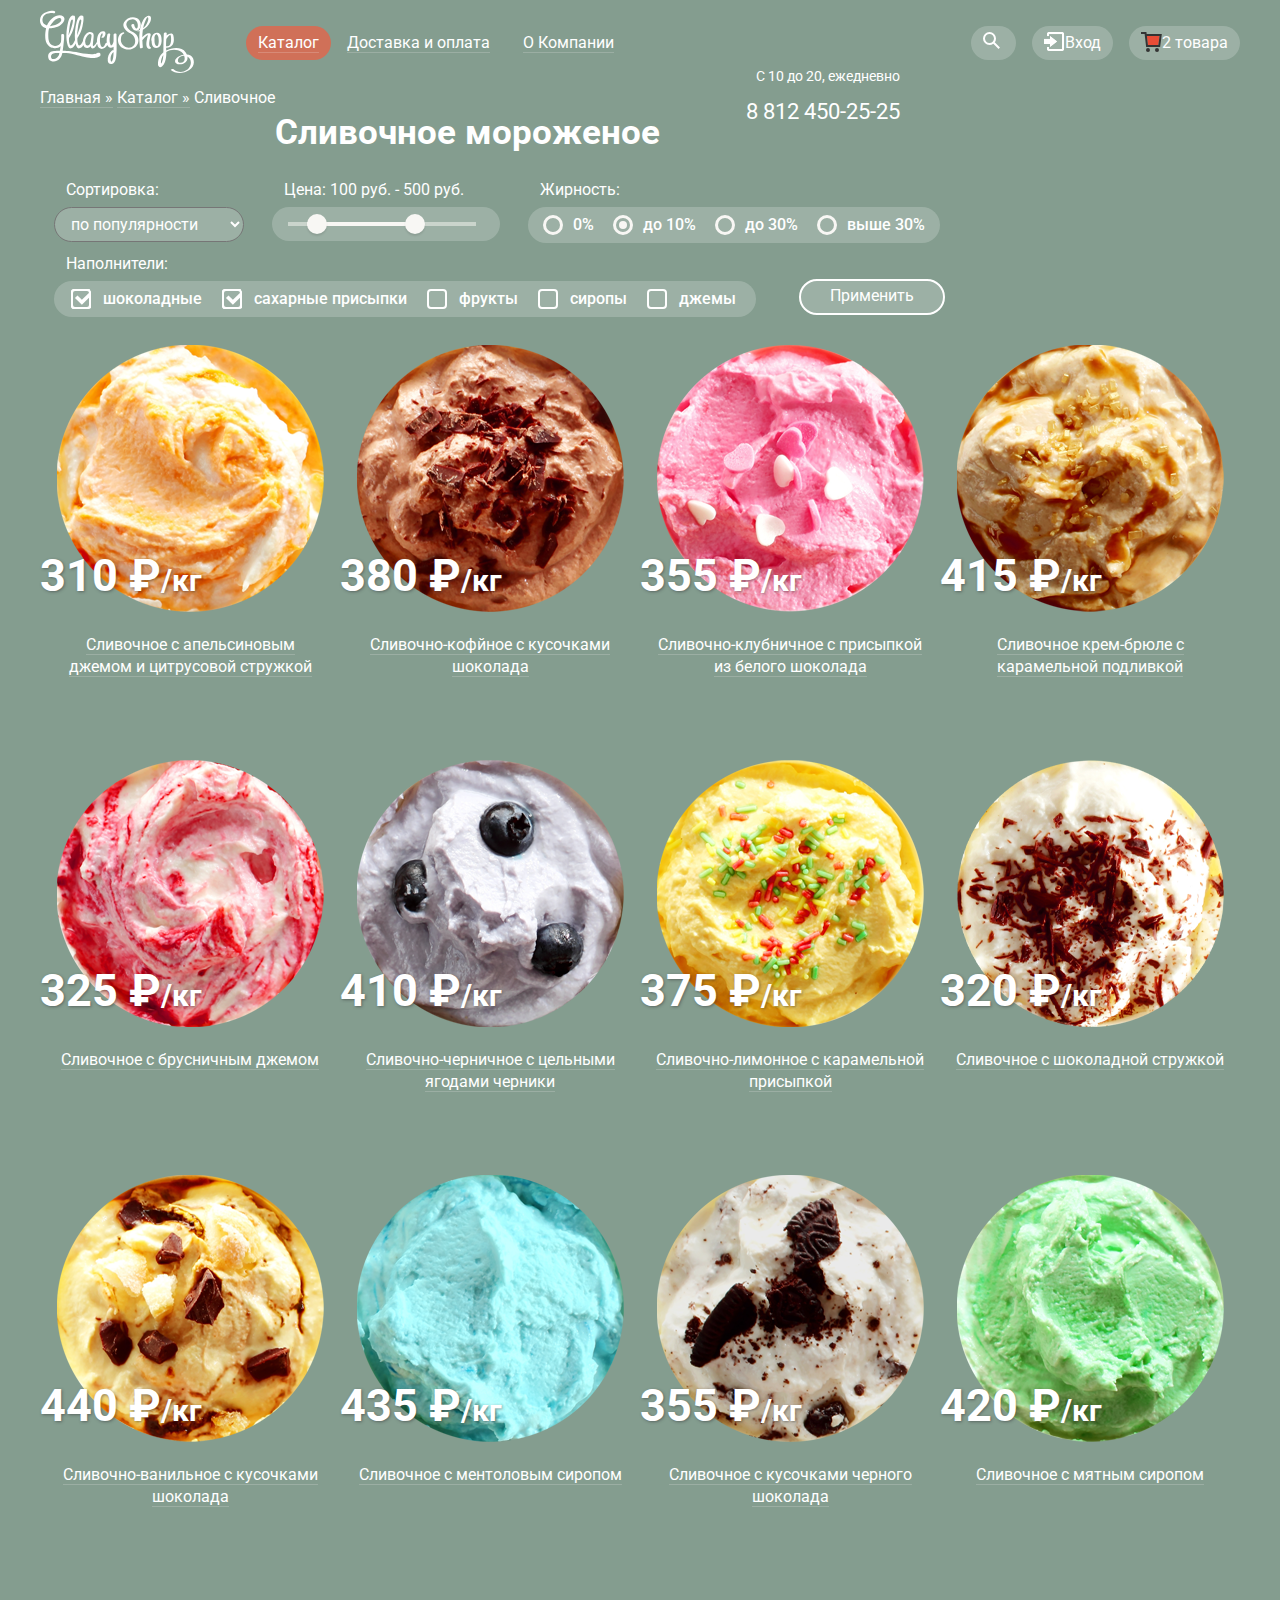
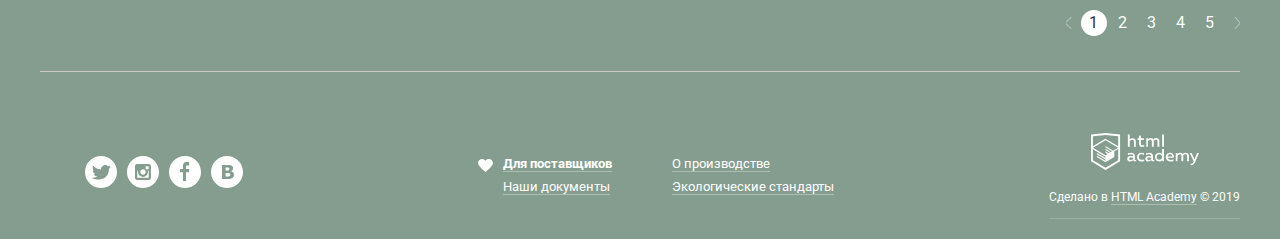
==== commit 6cad4363: "catalog fix" ====
--- a/catalog.html
+++ b/catalog.html
@@ -17,7 +17,7 @@
       <nav class="nav-main">
         <div class="nav-container">
           <ul class="navigation-left">
-            <li class="navigation-left-item">
+            <li class="navigation-left-item catalog-active">
               <a>Каталог </a>
               <ul class="submenu">
                 <li class="submenu-item">
@@ -89,61 +89,40 @@
               </form>
             </li>
             <li class="navigation-right-item">
-              <a class="fill-cart-button">
-                <img src="/img/basket.svg" alt="" />
+              <a class="fill-cart-button ">
+                <img  class="basket-color" src="/img/basket-red.svg" alt="" />
                 2 товара
               </a>
               <ul class="cart-wrapper">
                 <li>
-                  <ul class="сart-card">
-                    <li class="cart-item">
-                      <button class="delete-cart-item" type="button">
-                        Удалить
-                      </button>
-                      <a href="#">
-                        <img
-                          class="cart-item-img"
-                          src="img/icecream-orange.png"
-                          width="33"
-                          height="33"
-                          alt="Пломбир с апельсиновым джемом"
-                        />
-                        <span class="cart-item-title"
-                          >Пломбир с апельсиновым джемом</span
-                        >
-                      </a>
-                      <span class="cart-item-cost"
-                        >1,5 кг x <b>200 руб</b></span
-                      >
-                      <span class="cart-item-price">300 руб</span>
-                    </li>
-                    <li class="cart-item">
-                      <button class="delete-cart-item" type="button">
-                        Удалить
-                      </button>
-                      <a href="#">
-                        <img
-                          class="cart-item-img"
-                          src="img/icecream-strawberry.png"
-                          width="33"
-                          height="33"
-                          alt="Клубничный пломбир с присыпкой  из белого шоколада"
-                        />
-                        <span class="cart-item-title"
-                          >Клубничный пломбир с присыпкой из белого
-                          шоколада</span
-                        >
-                      </a>
-                      <span class="cart-item-cost"
-                        >1,5 кг x <b>300 руб</b></span
-                      >
-                      <span class="cart-item-price">450 руб</span>
-                    </li>
-                    <li class="cart-item-total">
-                      <span>Итого: 750 руб</span>
-                    </li>
-                  </ul>
-                  <a href="#">Оформить заказ</a>
+                  <div class="cart-form">
+                  <table class="cart-table cart-list">
+                    <tr class="cart-list-item">
+                      <td class="cart-list__remove">
+                        <button type="button" class="cart-list-icon-remove">Удалить</button>
+                      </td>
+                      <td class="cart-list-img"><img src="/img/icecream-orange.png" alt="Фотография мороженого" width="33" height="33"></td>
+                      <td class="cart-list-descr">Пломбир с апельсиновым джемом</td>
+                      <td class="cart-list-price">1,5кг <span>x 200 руб.</span></td>
+                      <td class="cart-list-count">300 руб.</td>
+                    </tr>
+                    <tr class="cart-list-item">
+                      <td class="cart-list-remove">
+                        <button type="button" class="cart-list-icon-remove">Удалить</button>
+                      </td>
+                      <td class="cart-list-img"><img src="./img/icecream-strawberry.png" alt="Фотография мороженого" width="33" height="33"></td>
+                      <td class="cart-list-descr">Клубничный пломбир с присыпкой из белого шоколада</td>
+                      <td class="cart-list-price">1,5кг <span>x 300 руб.</span></td>
+                      <td class="cart-list-count">450 руб.</td>
+                    </tr>
+                    <tr class="cart-list-item">
+                      <td class="cart-list-total" colspan="5"><b>Итого: 750 руб.</b></td>
+                    </tr>
+                  </table>
+                  <div class="cart-btn-block">
+                    <button type="submit" class="cart-btn btn">Оформить заказ</button>
+                  </div>
+                </div>
                 </li>
               </ul>
             </li>
@@ -157,8 +136,8 @@
     </header>
     <main class="container">
       <div class="breadcrumbs">
-        <a class="crumbs" href="index.html"> Главная &#187;</a>
-        <a class="crumbs" href="#"> Каталог &#187;</a>
+        <a class="crumbs link" href="index.html"> Главная &#187;</a>
+        <a class="crumbs link" href="#"> Каталог &#187;</a>
         <span>Сливочное</span>
       </div>
       <h1 class="page-title">Сливочное мороженое</h1>
@@ -183,7 +162,7 @@
             </div>
             <div class="price-wrapper">
               <fieldset class="fieldset-price">
-                <legend class="fieldset-price-title">Цена: 100 руб. - 500 руб.</legend>
+                <legend>Цена: 100 руб. - 500 руб.</legend>
                 <div class="price-controls">
                   <div class="price-scale">
                     <div class="range-bar"></div>
@@ -196,23 +175,124 @@
             <div class="fat-wrapper">
               <fieldset class="fieldset-fat">
                 <legend>Жирность:</legend>
-                <input type="radio" name="zero" value="0" />0%
-                <input type="radio" name="less10" value="10-" checked />до 10%
-                <input type="radio" name="less30" value="30-" />до 30%
-                <input type="radio" name="30more" value="30+" />выше 30%
+                <div class="fat-container">
+                  <label class="fat-label" for="radio-1">
+                    <input
+                      class="fat-input"
+                      id="radio-1"
+                      type="radio"
+                      name="fat"
+                      value="0"
+                    />
+
+                    <span class="fat-indicator"></span>0%
+                  </label>
+                  <label class="fat-label" for="radio-2">
+                    <input
+                      class="fat-input"
+                      id="radio-2"
+                      type="radio"
+                      name="fat"
+                      value="10-"
+                      checked
+                    />
+
+                    <span class="fat-indicator"></span>до 10%
+                  </label>
+                  <label class="fat-label" for="radio-3">
+                    <input
+                      class="fat-input"
+                      id="radio-3"
+                      type="radio"
+                      name="fat"
+                      value="30-"
+                    />
+
+                    <span class="fat-indicator"></span>до 30%
+                  </label>
+                  <label class="fat-label" for="radio-4">
+                    <input
+                      class="fat-input"
+                      id="radio-4"
+                      type="radio"
+                      name="fat"
+                      value="30+"
+                    />
+
+                    <span class="fat-indicator"></span>выше 30%
+                  </label>
+                </div>
               </fieldset>
             </div>
           </div>
           <div class="filters-second-row">
             <fieldset class="fieldset-options">
               <legend>Наполнители:</legend>
-              <input type="checkbox" name="chocolate" checked />шоколадные
-              <input type="checkbox" name="sugar" checked />сахарные присыпки
-              <input type="checkbox" name="fruits" />фрукты
-              <input type="checkbox" name="syrup" />сиропы
-              <input type="checkbox" name="jam" />джемы
+              <div class="options-container">
+                <label class="options-label" for="check-1">
+                  <input
+                    class="options-input"
+                    type="checkbox"
+                    id="check-1"
+                    name="options"
+                    value="chocolate"
+                    checked
+                  />
+
+                  <span class="options-indicator"></span>шоколадные
+                </label>
+                <label class="options-label" for="check-2">
+                  <input
+                    class="options-input"
+                    type="checkbox"
+                    id="check-2"
+                    name="options"
+                    value="sugar"
+                    checked
+                  />
+
+                  <span class="options-indicator"></span>сахарные присыпки
+                </label>
+                <label class="options-label" for="check-3">
+                  <input
+                    class="options-input"
+                    type="checkbox"
+                    id="check-3"
+                    name="options"
+                    value="fruits"
+                  />
+
+                  <span class="options-indicator"></span>фрукты
+                </label>
+                <label class="options-label" for="check-4">
+                  <input
+                    class="options-input"
+                    type="checkbox"
+                    id="check-4"
+                    name="options"
+                    value="syrup"
+                  />
+
+                  <span class="options-indicator"></span>сиропы
+                </label>
+                <label class="options-label" for="check-5">
+                  <input
+                    class="options-input"
+                    type="checkbox"
+                    id="check-5"
+                    name="options"
+                    value="jam"
+                  />
+
+                  <span class="options-indicator"></span>джемы
+                </label>
+              </div>
             </fieldset>
-            <button type="submit" name="Применить">Применить</button>
+            <fieldset>
+              <button type="submit" class="sorting-btn" name="Применить">
+                Применить
+              </button>
+            </fieldset>
           </div>
         </form>
       </section>
@@ -465,8 +545,21 @@
           </li>
         </ul>
       </section>
+      <section class="pagination">
+        <h2 class="h-hidden">Пагинация</h2>
+        <div class="paginator">
+          <a class="paginator-arrow-left" href="#"></a>
+          <span class=" paginator-item paginator-item-checked">1</span>
+          <a class="paginator-item" href="#">2</a>
+          <a class="paginator-item" href="#">3</a>
+          <a class="paginator-item" href="#">4</a>
+          <a class="paginator-item" href="#">5</a>
+          <a class="paginator-arrow-right" href="#"></a>
+        </div>
+        <hr class="line" />
+      </section>
     </main>
-    <footer class="footer-main">
+    <footer class="footer-main container">
       <div class="social-wrapper">
         <ul class="social-buttons">
           <li>
@@ -543,20 +636,28 @@
         </ul>
       </div>
       <div class="footer-docs">
-        <ul class="docs-list">
-          <li class="docs-list-item">
-            <a href="#"><strong>Для поставщиков</strong></a>
-          </li>
-          <li class="docs-list-item">
-            <a href="#">О производстве</a>
-          </li>
-          <li class="docs-list-item">
-            <a href="#">Наши документы</a>
-          </li>
-          <li class="docs-list-item">
-            <a href="#">Экологические стандарты</a>
-          </li>
-        </ul>
+        <div class="docs-left">
+          <ul class="docs-list">
+            <li class="docs-list-item">
+              <span class="heart">	&#160;	&#160;	&#160;</span>
+              <a class="link" href="#"><strong>Для поставщиков</strong></a>
+            </li>
+            <li class="docs-list-item">
+              <a class="link" href="#">Наши документы</a>
+            </li>
+          </ul>
+        </div>
+        <div class="docs-right">
+          <ul class="docs-list">
+            <li class="docs-list-item">
+              <a class="link" href="#">О производстве</a>
+            </li>
+
+            <li class="docs-list-item">
+              <a class="link" href="#">Экологические стандарты</a>
+            </li>
+          </ul>
+        </div>
       </div>
       <div class="copyright">
         <img
@@ -565,7 +666,12 @@
           height="39px"
           alt=""
         />
-        <p>Сделано в <a href="#">HTML Academy</a> &copy; 2019</p>
+        <div class="link">
+          <p>
+            Сделано в
+            <a class="copyright-link link" href="#">HTML Academy</a> &copy; 2019
+          </p>
+        </div>
       </div>
     </footer>
   </body>
--- a/css/style.css
+++ b/css/style.css
@@ -6,9 +6,7 @@
   min-height: 100%;
   background-attachment: fixed;
 }
-.cart-wrapper {
-  display: none;
-}
+
 input[type="email"],
 input[type="password"],
 input[type="search"] {
@@ -32,9 +30,11 @@
   line-height: 22px;
   color: #ffffff;
 }
-p {
+p,
+span {
   word-break: break-word;
 }
+
 .h-hidden {
   position: absolute;
   width: 1px;
@@ -86,6 +86,7 @@
   margin: 0 5px 5px 0;
   padding: 6px 12px;
   border-radius: 30px;
+  position: relative;
 }
 .navigation-left-item > a {
   border-bottom: 1px solid rgba(248, 247, 244, 0.2);
@@ -103,6 +104,7 @@
   opacity: 0;
   transition: all 0.3s ease-out;
   text-align: left;
+  left: 0;
 }
 .submenu-item {
   padding: 7px 20px;
@@ -122,11 +124,19 @@
   display: block;
   z-index: 2;
 }
+.catalog-active:hover .submenu {
+  opacity: 1;
+  display: block;
+  z-index: 2;
+}
 .navigation-left-item:hover {
   color: #333333;
   background-color: #f8f7f4;
 }
-
+.catalog-active:hover {
+  color: #333333;
+  background-color: #d07058;
+}
 .navigation-right {
   float: right;
 }
@@ -139,6 +149,18 @@
   text-decoration: none;
   border-radius: 30px;
   padding: 6px 12px;
+  position: relative;
+}
+.catalog-active {
+  display: inline-block;
+  margin: 0 0 5px 12px;
+  color: #ffffff;
+  background-color: #d07058;
+  background-repeat: no-repeat;
+  text-decoration: none;
+  border-radius: 30px;
+  padding: 6px 12px;
+  position: relative;
 }
 .search-form {
   position: absolute;
@@ -151,6 +173,7 @@
   z-index: -1;
   opacity: 0;
   transition: all 0.3s ease-out;
+  right: 0;
 }
 .input-search {
   width: 300px;
@@ -171,7 +194,93 @@
   transition: all 0.3s ease-out;
   width: 300px;
   height: 200px;
-}
+  right: 0;
+}
+.cart-wrapper {
+  position: absolute;
+  box-sizing: border-box;
+  width: 542px;
+  height: 255px;
+  padding: 0;
+  margin-top: 10px;
+  list-style: none;
+  background-color: #f8f7f4;
+  border-radius: 5px;
+  z-index: -1;
+  opacity: 0;
+  text-align: left;
+  right: 0;
+  padding: 26px 15px 23px 10px;
+  transition: all 0.3s ease-out;
+  font-size: 13px;
+}
+
+.cart-list td {
+  vertical-align: top;
+}
+
+.cart-list-icon-remove {
+  position: relative;
+  width: 26px;
+  height: 32px;
+  display: block;
+  font-size: 0;
+  border: none;
+  outline: none;
+  background: url(/img/cross-small.svg) no-repeat;
+  left: 5px;
+  top: 10px;
+}
+
+.cart-list__img img {
+  border-radius: 50%;
+}
+
+.cart-list-descr {
+  width: 47%;
+  padding: 8px 10px 28px 10px;
+}
+
+.cart-list-price {
+  width: 25%;
+  padding: 8px 10px;
+}
+
+.cart-list-price span {
+  color: #7f7f7f;
+}
+
+.cart-list-count {
+  width: 15%;
+  padding: 8px 10px;
+}
+
+.cart-list-total {
+  position: relative;
+  padding: 10 10px;
+  text-align: right;
+  font-size: 16px;
+}
+
+.cart-list-total:before {
+  content: "";
+  position: absolute;
+  left: 6px;
+  right: 9px;
+  height: 1px;
+  background-color: #d1d0ce;
+  top: -13px;
+}
+.cart-btn {
+  float: right;
+  width: 173px;
+  height: 48px;
+  background-image: linear-gradient(to top, #e74a35 0%, #f26843 100%);
+  border-radius: 30px;
+  border: 0;
+  color: white;
+}
+
 .input-login,
 .input-password {
   padding: 10px;
@@ -213,6 +322,11 @@
 .navigation-right-item:hover {
   color: #333333;
   background-color: #f8f7f4;
+}
+
+.navigation-right-item:hover .cart-wrapper {
+  opacity: 1;
+  z-index: 2;
 }
 .navigation-right-item:hover .search-form {
   opacity: 1;
@@ -704,13 +818,18 @@
 .breadcrumbs {
   display: inline-block;
 }
+.breadcrumbs > a {
+  color: white;
+}
 .page-title {
   margin-left: 0;
   font-size: 35px;
   line-height: 1.3;
 }
-.filters-first-row > div {
-  display: inline-block;
+.filters-first-row,
+.filters-second-row {
+  display: flex;
+  flex-wrap: wrap;
 }
 fieldset {
   border: 0;
@@ -728,26 +847,21 @@
   border-radius: 30px;
   padding: 6px 12px;
 }
+
 .filters-sorting:hover {
   color: #333333;
   background-color: #f8f7f4;
 }
 
-.fieldset-price {
+.price-controls {
   color: #ffffff;
   background-color: rgba(255, 255, 255, 0.2);
   background-repeat: no-repeat;
   text-decoration: none;
   border-radius: 30px;
-  padding: 6px 12px;
+  padding: 15px 12px;
   width: 200px;
   padding-left: 16px;
-}
-.fieldset-price-title {
-  margin-left: 0px;
-}
-.price-controls {
-  height: 12px;
 }
 .price-scale {
   position: relative;
@@ -787,3 +901,182 @@
 .range-max:hover {
   border: 0.5px solid rgba(248, 247, 244, 0.5);
 }
+
+.fat-container {
+  width: 100%;
+  height: 36px;
+  padding: 10px 15px;
+  box-sizing: border-box;
+  line-height: 1;
+  font-weight: 500;
+  border-radius: 30px;
+  background-color: rgba(255, 255, 255, 0.2);
+}
+.fat-input {
+  display: none;
+}
+.fat-label {
+  position: relative;
+  margin-right: 15px;
+  padding-left: 30px;
+  cursor: pointer;
+}
+.fat-indicator {
+  position: absolute;
+  top: 0;
+  left: 0;
+  box-sizing: border-box;
+  width: 20px;
+  height: 20px;
+  border: 3px solid #f8f7f4;
+  border-radius: 50px;
+}
+.fat-label:last-of-type {
+  margin-right: 0px;
+}
+.fat-input:checked ~ .fat-indicator:before {
+  content: "";
+  position: absolute;
+  top: 50%;
+  left: 50%;
+  transform: translate(-50%, -50%);
+  width: 8px;
+  height: 8px;
+  background-color: #f8f7f4;
+  border-radius: 50px;
+}
+.options-input {
+  display: none;
+}
+
+.options-container {
+  width: 100%;
+  height: 36px;
+  padding: 10px 20px 10px 17px;
+  box-sizing: border-box;
+  line-height: 1;
+  font-weight: 500;
+  border-radius: 30px;
+  background-color: rgba(255, 255, 255, 0.2);
+}
+
+.options-label {
+  position: relative;
+  margin-right: 16px;
+  padding-left: 32px;
+  cursor: pointer;
+}
+
+.options-label:last-of-type {
+  margin-right: 0;
+}
+
+.options-indicator {
+  position: absolute;
+  top: 0;
+  left: 0;
+  box-sizing: border-box;
+  width: 20px;
+  height: 20px;
+  border: 2px solid #ffffff;
+  border-radius: 4px;
+}
+
+.options-input:checked ~ .options-indicator:before {
+  content: "";
+  position: absolute;
+  top: 50%;
+  left: 50%;
+  transform: translate(-50%, -50%);
+  width: 20px;
+  height: 20px;
+  background: url(/img/options.svg);
+}
+.sorting-btn {
+  margin: 20px 15px;
+  color: white;
+  width: 146px;
+  height: 36px;
+  border: solid 2px #ffffff;
+  background-color: rgba(255, 255, 255, 0.2);
+  border-radius: 30px;
+}
+.sorting-btn:hover {
+  background-color: #ffffff;
+  color: #333333;
+}
+
+.pagination {
+  padding: 20px 0 40px 0;
+  text-align: right;
+  font-size: 0;
+  margin-left: auto;
+}
+.paginator {
+  padding-bottom: 35px;
+}
+
+.paginator-item {
+  display: inline-block;
+  width: 26px;
+  height: 26px;
+  margin-right: 3px;
+  vertical-align: middle;
+  font-size: 16px;
+  line-height: 26px;
+  color: #ffffff;
+  text-align: center;
+  white-space: nowrap;
+  border-radius: 50%;
+  transition: background-color 0.15s ease-out;
+}
+
+.paginator-item:hover {
+  background-color: rgba(255, 255, 255, 0.2);
+}
+
+.paginator-item-checked {
+  color: #333333;
+  background-color: #ffffff;
+  border-radius: 50%;
+}
+
+.paginator-item-checked:hover {
+  background-color: #ffffff;
+}
+
+.paginator-arrow-left {
+  display: inline-block;
+  vertical-align: middle;
+  width: 6.5px;
+  height: 12px;
+  margin-right: 8px;
+  background: url(/img/icon-right-small.svg) no-repeat;
+  transform: scaleX(-1);
+  filter: FlipH;
+}
+.paginator-arrow-right {
+  display: inline-block;
+  vertical-align: middle;
+  width: 6.5px;
+  height: 12px;
+  margin-left: 8px;
+
+  background: url(/img/icon-right-small.svg) no-repeat;
+}
+.line {
+  height: 1px;
+  outline: none;
+  border: none;
+  width: 1200px;
+  background-color: #cacac7;
+}
+
+.heart {
+  background: url(/img/heart.svg) no-repeat;
+  width: 15px;
+  height: 13px;
+  position: absolute;
+  left: 25px;
+  top: 23px;
+}
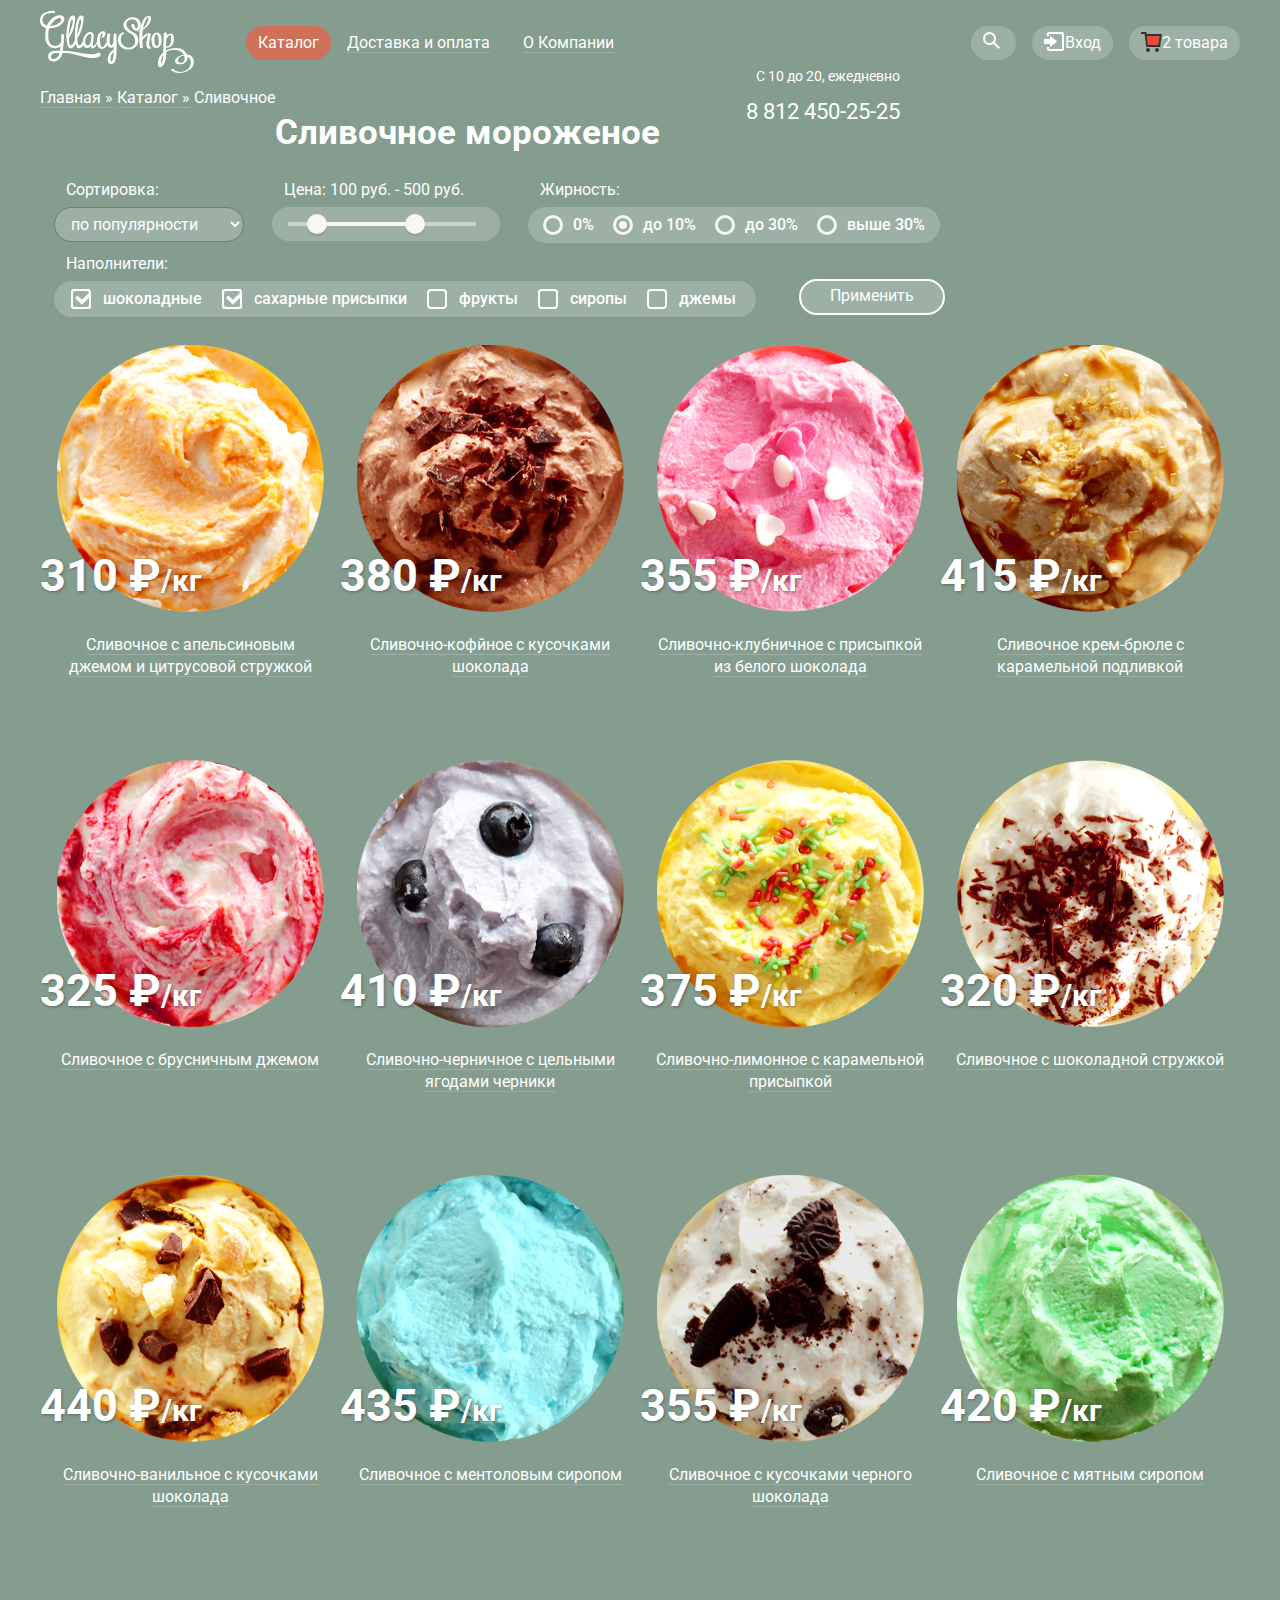
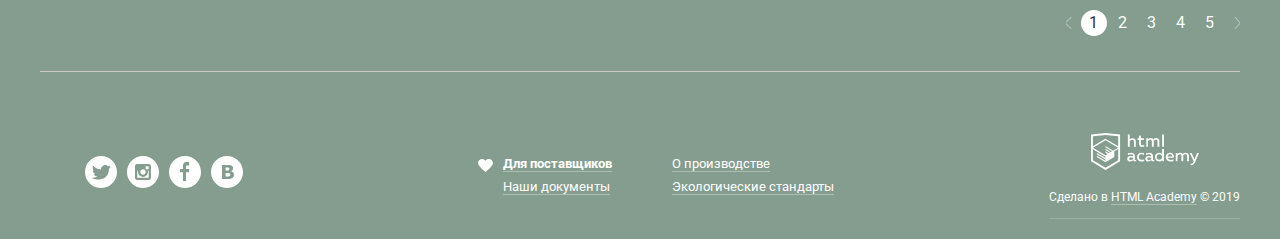
==== commit 17fa44b5: "minor fix by styleguide" ====
--- a/catalog.html
+++ b/catalog.html
@@ -18,14 +18,14 @@
         <div class="nav-container">
           <ul class="navigation-left">
             <li class="navigation-left-item catalog-active">
-              <a>Каталог </a>
+              <a class="catalog-active-link">Каталог </a>
               <ul class="submenu">
                 <li class="submenu-item">
                   Новинки
                   <hr />
                 </li>
-                <li class="submenu-item">
-                  <a href="catalog.html">Сливочное</a>
+                <li class="submenu-item current-item">
+                  <a href="catalog.html" class="catalog-active-link">Сливочное</a>
                 </li>
                 <li class="submenu-item">
                   <a href="#">Щербеты</a>
--- a/css/style.css
+++ b/css/style.css
@@ -5,6 +5,9 @@
   text-align: center;
   min-height: 100%;
   background-attachment: fixed;
+}
+a {
+  cursor: pointer;
 }
 
 input[type="email"],
@@ -63,7 +66,7 @@
 }
 .btn:active {
   background-image: linear-gradient(to top, #ec6f5e, #f58669);
-  box-shadow: 0 2px 2px 0 #ac1000;
+  box-shadow: inset 0 2px 2px 0 #942718;
 }
 /* Стили главного меню */
 
@@ -105,18 +108,24 @@
   transition: all 0.3s ease-out;
   text-align: left;
   left: 0;
+
+  box-shadow: 0 20px 20px 0 rgba(0, 0, 0, 0.4);
 }
 .submenu-item {
   padding: 7px 20px;
 }
 .submenu a {
   color: #333333;
+  word-break: none;
 }
 .submenu-item:hover:not(:first-child) {
   background-color: #fbded7;
 }
 .submenu-item:active:not(:first-child) {
-  background-color: #f26843;
+  background-color: #f6b5a5;
+}
+.current-item {
+  background-color: #d07058 !important;
 }
 
 .navigation-left-item:hover .submenu {
@@ -161,6 +170,10 @@
   border-radius: 30px;
   padding: 6px 12px;
   position: relative;
+}
+.catalog-active-link {
+  border: none !important;
+  color: white !important;
 }
 .search-form {
   position: absolute;
@@ -174,6 +187,7 @@
   opacity: 0;
   transition: all 0.3s ease-out;
   right: 0;
+  box-shadow: 0 20px 20px 0 rgba(0, 0, 0, 0.4);
 }
 .input-search {
   width: 300px;
@@ -195,6 +209,7 @@
   width: 300px;
   height: 200px;
   right: 0;
+  box-shadow: 0 20px 20px 0 rgba(0, 0, 0, 0.4);
 }
 .cart-wrapper {
   position: absolute;
@@ -213,6 +228,7 @@
   padding: 26px 15px 23px 10px;
   transition: all 0.3s ease-out;
   font-size: 13px;
+  box-shadow: 0 20px 20px 0 rgba(0, 0, 0, 0.4);
 }
 
 .cart-list td {
@@ -278,7 +294,12 @@
   background-image: linear-gradient(to top, #e74a35 0%, #f26843 100%);
   border-radius: 30px;
   border: 0;
-  color: white;
+
+  text-shadow: 0 2px 5px rgba(160, 32, 11, 0.76);
+  color: #ffffff;
+  font-size: 16px;
+  font-weight: 700;
+  line-height: 24px;
 }
 
 .input-login,
@@ -850,7 +871,6 @@
 
 .filters-sorting:hover {
   color: #333333;
-  background-color: #f8f7f4;
 }
 
 .price-controls {
@@ -1004,6 +1024,11 @@
 .sorting-btn:hover {
   background-color: #ffffff;
   color: #333333;
+}
+.sorting-btn:active {
+  box-shadow: inset 0 2px 1px 0 #696969;
+  background-color: #ededed;
+  border: none;
 }
 
 .pagination {
@@ -1080,3 +1105,10 @@
   left: 25px;
   top: 23px;
 }
+
+#modal-mask {
+  width: 429px;
+  min-height: 398px;
+  background-color: #f8f7f4;
+  border-radius: 10px;
+}
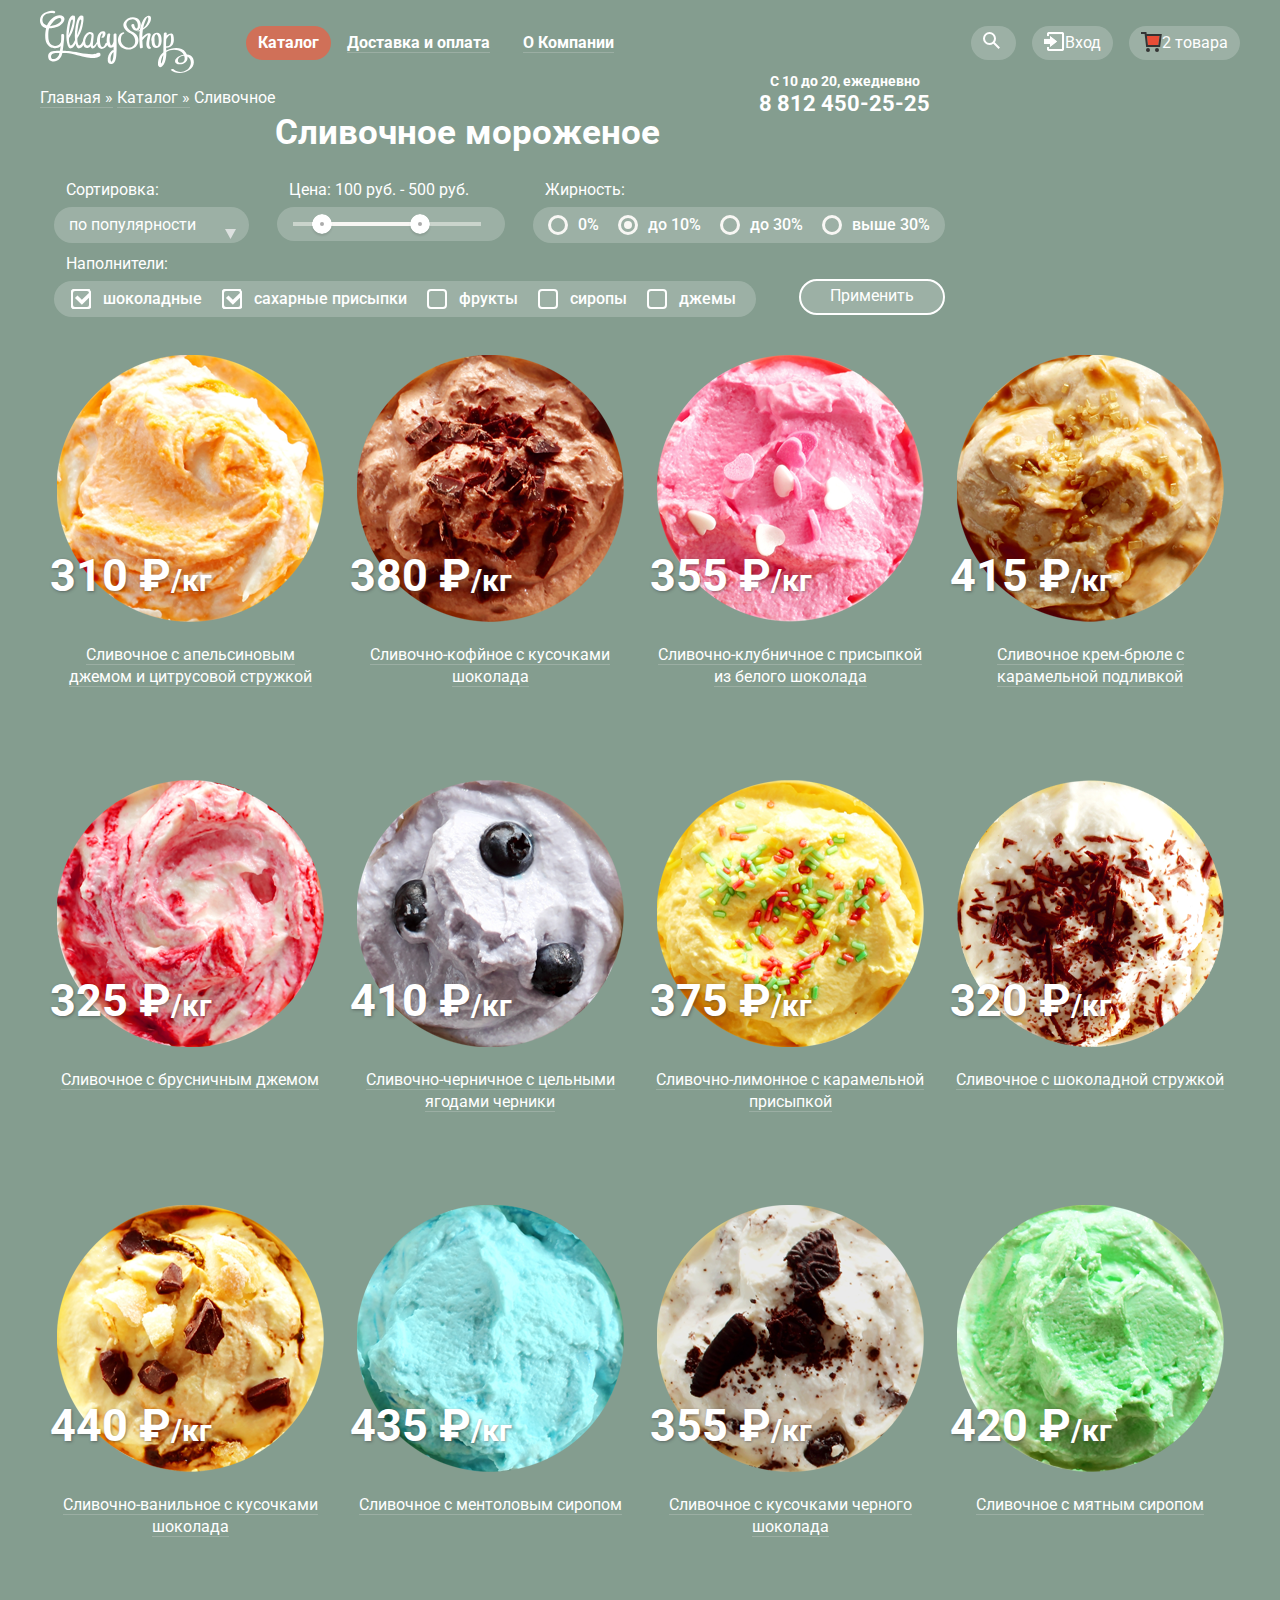
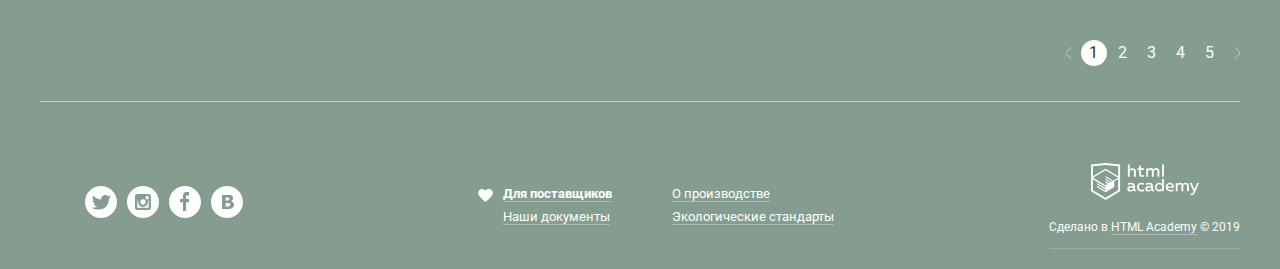
==== commit adb4c517: "final fix" ====
--- a/catalog.html
+++ b/catalog.html
@@ -129,12 +129,13 @@
           </ul>
         </div>
       </nav>
-      <div class="contact-information">
-        <p class="contact-time">С 10 до 20, ежедневно</p>
-        <p class="contact-phone">8 812 450-25-25</p>
-      </div>
+     
     </header>
     <main class="container">
+       <div class="contact-information-catalog">
+        <span class="contact-time">С 10 до 20, ежедневно</span><br>
+        <span class="contact-phone">8 812 450-25-25</span>
+      </div>
       <div class="breadcrumbs">
         <a class="crumbs link" href="index.html"> Главная &#187;</a>
         <a class="crumbs link" href="#"> Каталог &#187;</a>
@@ -158,6 +159,7 @@
                   <option value="expensive-first">сначала дорогие</option>
                   <option value="fat">по жирности</option>
                 </select>
+             <span class="sort-icon"></span>
               </fieldset>
             </div>
             <div class="price-wrapper">
--- a/css/style.css
+++ b/css/style.css
@@ -1,5 +1,5 @@
 html {
-  background: #849d8f;
+  background-color: #849d8f;
   margin-left: auto;
   margin-right: auto;
   text-align: center;
@@ -90,10 +90,12 @@
   padding: 6px 12px;
   border-radius: 30px;
   position: relative;
+  font-weight: bold;
 }
 .navigation-left-item > a {
   border-bottom: 1px solid rgba(248, 247, 244, 0.2);
 }
+
 .submenu {
   position: absolute;
   box-sizing: border-box;
@@ -105,7 +107,6 @@
   border-radius: 5px;
   z-index: -1;
   opacity: 0;
-  transition: all 0.3s ease-out;
   text-align: left;
   left: 0;
 
@@ -113,6 +114,10 @@
 }
 .submenu-item {
   padding: 7px 20px;
+  font-weight: normal;
+}
+.submenu-item:nth-of-type(1) {
+  font-weight: bold;
 }
 .submenu a {
   color: #333333;
@@ -141,6 +146,9 @@
 .navigation-left-item:hover {
   color: #333333;
   background-color: #f8f7f4;
+}
+.navigation-left-item:active {
+  box-shadow: inset 0 2px 1px 0 #696969;
 }
 .catalog-active:hover {
   color: #333333;
@@ -185,7 +193,7 @@
   border-radius: 5px;
   z-index: -1;
   opacity: 0;
-  transition: all 0.3s ease-out;
+
   right: 0;
   box-shadow: 0 20px 20px 0 rgba(0, 0, 0, 0.4);
 }
@@ -205,11 +213,15 @@
   border-radius: 5px;
   z-index: -1;
   opacity: 0;
-  transition: all 0.3s ease-out;
   width: 300px;
   height: 200px;
   right: 0;
   box-shadow: 0 20px 20px 0 rgba(0, 0, 0, 0.4);
+}
+
+.login-button {
+  width: 103px;
+  height: 48px;
 }
 .cart-wrapper {
   position: absolute;
@@ -246,6 +258,7 @@
   background: url(/img/cross-small.svg) no-repeat;
   left: 5px;
   top: 10px;
+  cursor: pointer;
 }
 
 .cart-list__img img {
@@ -294,10 +307,10 @@
   background-image: linear-gradient(to top, #e74a35 0%, #f26843 100%);
   border-radius: 30px;
   border: 0;
-
+  font-weight: bold;
   text-shadow: 0 2px 5px rgba(160, 32, 11, 0.76);
   color: #ffffff;
-  font-size: 16px;
+  font-size: 18px;
   font-weight: 700;
   line-height: 24px;
 }
@@ -312,16 +325,19 @@
   display: inline-block;
 }
 .button-submit {
-  width: 110px;
-  height: 50px;
+  width: 103px;
+  height: 48px;
   background-image: linear-gradient(to top, #e74a35 0%, #f26843 100%);
   border-radius: 30px;
   border: 0;
   float: left;
   padding: 10px;
   margin-top: 10px;
-  margin-left: 20px;
+  margin-left: 25px;
   color: white;
+  box-shadow: 0 1px 2px 0 #ac1000;
+  font-size: 18px;
+  font-weight: bold;
 }
 .auth-links-left,
 .auth-links-right {
@@ -359,24 +375,34 @@
 }
 .contact-information {
   position: absolute;
-  top: 50px;
-  right: 380px;
+  top: -15px;
+  right: 0px;
+  margin-top: 10px;
+}
+.contact-information-catalog {
+  position: absolute;
+  top: 60px;
+  right: 350px;
   margin-top: 10px;
 }
 
 .contact-information > p {
   margin-top: 5px;
   text-align: right;
+  line-height: 0.5;
 }
 
 .contact-time {
   color: #ffffff;
   font-size: 14px;
+  font-weight: bold;
 }
 
 .contact-phone {
   color: #ffffff;
   font-size: 22px;
+  font-weight: bold;
+  line-height: 1.09;
 }
 
 /* Стили секции слайдер */
@@ -405,7 +431,7 @@
   left: 0;
   right: 0;
   top: 0;
-  z-index: -2;
+  z-index: 1;
 }
 
 .slider-title {
@@ -442,6 +468,53 @@
   line-height: 44px;
 }
 
+.slider-controls {
+  position: absolute;
+  display: flex;
+  width: 100px;
+}
+.slider-radio {
+  display: none;
+}
+
+.slider-control {
+  width: 17px;
+  height: 17px;
+  margin-right: 8px;
+  border: 2px solid #ffffff;
+  border-radius: 50%;
+}
+.slider-control:hover {
+  background-color: rgba(248, 247, 244, 0.4);
+}
+.slider-list-item:nth-of-type(1),
+.slider-list-item:nth-of-type(2),
+.slider-list-item:nth-of-type(3) {
+  display: none;
+}
+#input-1:checked ~ .site-bg .container .slider-control-1,
+#input-2:checked ~ .site-bg .container .slider-control-2,
+#input-3:checked ~ .site-bg .container .slider-control-3 {
+  background-color: #ffffff;
+}
+#input-1:checked ~ .site-bg .container .slider-list-item:nth-of-type(1),
+#input-2:checked ~ .site-bg .container .slider-list-item:nth-of-type(2),
+#input-3:checked ~ .site-bg .container .slider-list-item:nth-of-type(3) {
+  display: block;
+}
+#input-1:checked ~ .site-bg {
+  z-index: -3;
+  background: radial-gradient(circle at 50% 380px, #d3fae5, #849d8f 520px);
+}
+#input-2:checked ~ .site-bg {
+  z-index: -3;
+  background: radial-gradient(circle at 50% 380px, #d1e5f6, #8996a6 520px);
+}
+#input-3:checked ~ .site-bg {
+  z-index: -3;
+  background: radial-gradient(circle at 50% 380px, #f7e1d9, #9d8b84 520px);
+}
+
 /* Стили секции специальное предложение */
 
 .special-offers {
@@ -454,6 +527,7 @@
 
 .special-offers > div {
   font-weight: 700;
+  z-index: 2;
 }
 
 .special-offers-title {
@@ -511,6 +585,7 @@
 }
 
 /* Стили секции хиты */
+/* Стили секции хиты */
 .fast-view-button {
   opacity: 0;
   width: 165px;
@@ -524,6 +599,8 @@
   position: absolute;
   top: 0;
   left: 0;
+  margin-left: 10px;
+  margin-top: 10px;
 }
 
 .fast-view-button > span {
@@ -532,6 +609,9 @@
   color: #ffffff;
   font-weight: 700;
   border: 0;
+}
+.hits-block {
+  padding-top: 10px;
 }
 .hits-block:hover {
   transition: all 0.3s ease-out;
@@ -575,6 +655,7 @@
   position: absolute;
   top: 175px;
   left: 0;
+  margin-left: 10px;
 }
 
 .price > span:nth-child(3) {
@@ -737,10 +818,19 @@
 }
 
 .map-feedback-content {
+  position: relative;
   margin-top: 30px;
   margin-left: 15px;
   text-align: left;
   width: 220px;
+}
+.modal-button {
+  box-shadow: 0 2px 2px 0 rgba(172, 16, 0, 0.64);
+  background-image: linear-gradient(to top, #e74a35, #f26843);
+  border-radius: 25px;
+  border: 0;
+  text-shadow: 0 2px 5px rgba(160, 32, 11, 0.76);
+  color: #ffffff;
 }
 
 .map-feedback-content > p {
@@ -752,21 +842,30 @@
 
 .map-feedback-strong {
   color: #323232;
-  font-size: 24px;
+  font-size: 18px;
   line-height: 30px;
   text-align: left;
-  font-weight: 700;
-}
-
-.map-feedback-content > button {
+  line-height: 1.33;
+}
+
+.map-feedback-content > a {
+  display: block;
+  margin: 5px 10px;
   width: 252px;
   height: 44px;
   background-image: linear-gradient(to top, #e74a35 0%, #f26843 100%);
   border-radius: 30px;
-
   margin-right: 20px;
   border: 0;
   color: white;
+}
+.modal-button-span {
+  display: block;
+  text-align: center;
+  margin-top: 20px;
+  padding-top: 10px;
+  font-size: 18px;
+  font-weight: bold;
 }
 
 /* Footer */
@@ -868,6 +967,38 @@
   border-radius: 30px;
   padding: 6px 12px;
 }
+.sorting {
+  position: relative;
+}
+.sorting select {
+  position: relative;
+  -moz-appearance: none; /* Firefox */
+  -webkit-appearance: none; /* Safari and Chrome */
+  display: block;
+
+  width: 195px;
+  height: 36px;
+  padding-top: 9px;
+  padding-right: 35px;
+  padding-bottom: 9px;
+  padding-left: 15px;
+
+  cursor: pointer;
+
+  color: #fff;
+  border: 0;
+  border-radius: 18px;
+  background: rgba(255, 255, 255, 0.2);
+}
+
+.sort-icon {
+  width: 11px;
+  height: 10px;
+  position: absolute;
+  top: 54%;
+  right: 25px;
+  background: url("/img/icon-down-dir.png") no-repeat;
+}
 
 .filters-sorting:hover {
   color: #333333;
@@ -905,7 +1036,9 @@
   background-color: #f8f7f4;
   box-shadow: 0 2px 2px rgba(0, 0, 0, 0.1);
   cursor: pointer;
-}
+  background: url("/img/filter-button.svg");
+}
+
 .range-max {
   left: 117px;
   position: absolute;
@@ -916,6 +1049,7 @@
   background-color: #f8f7f4;
   box-shadow: 0 2px 2px rgba(0, 0, 0, 0.1);
   cursor: pointer;
+  background: url("/img/filter-button.svg");
 }
 .range-min:hover,
 .range-max:hover {
@@ -1106,9 +1240,78 @@
   top: 23px;
 }
 
+#modal-mask:target {
+  display: block;
+}
 #modal-mask {
-  width: 429px;
-  min-height: 398px;
+  position: fixed;
+  top: 50%;
+  left: 50%;
+  transform: translate(-50%, -50%);
+  z-index: 100;
+  padding: 15px 24px 27px;
+  color: #323232;
   background-color: #f8f7f4;
+  text-align: left;
   border-radius: 10px;
-}
+  display: none;
+}
+#dark-background {
+  position: fixed;
+  z-index: 10;
+  top: 0;
+  left: 0;
+  width: 100%;
+  height: 100%;
+  display: none;
+  background-color: rgba(0, 0, 0, 0.3);
+}
+#callback-name,
+#callback-email {
+  padding: 8px 5px 10px 13px;
+  border-radius: 5px;
+  color: #323232;
+  box-sizing: border-box;
+  width: 270px;
+  height: 47px;
+  border: solid 1px rgba(178, 178, 178, 0.52);
+}
+
+#callback-message {
+  resize: none;
+  width: 450px;
+  min-height: 155px;
+  padding: 8px 5px 10px 13px;
+  border: 1px solid #d3d3d2;
+  border-radius: 5px;
+  color: #323232;
+  box-sizing: border-box;
+}
+
+.callback-submit {
+  float: right;
+  width: 254px;
+  height: 46px;
+  box-shadow: 0 2px 2px 0 rgba(172, 16, 0, 0.64);
+  background-image: linear-gradient(to top, #e74a35, #f26843);
+  border-radius: 25px;
+  border: 0;
+  text-shadow: 0 2px 5px rgba(160, 32, 11, 0.76);
+  color: #ffffff;
+  font-size: 18px;
+  font-weight: bold;
+  margin-top: 10px;
+}
+
+.button-close {
+  background: url(/img/cross-big.svg) no-repeat;
+  position: absolute;
+  top: 15px;
+  right: 15px;
+  width: 20px;
+  height: 20px;
+  padding: 0;
+  font-size: 0;
+  border: 0;
+  cursor: pointer;
+}
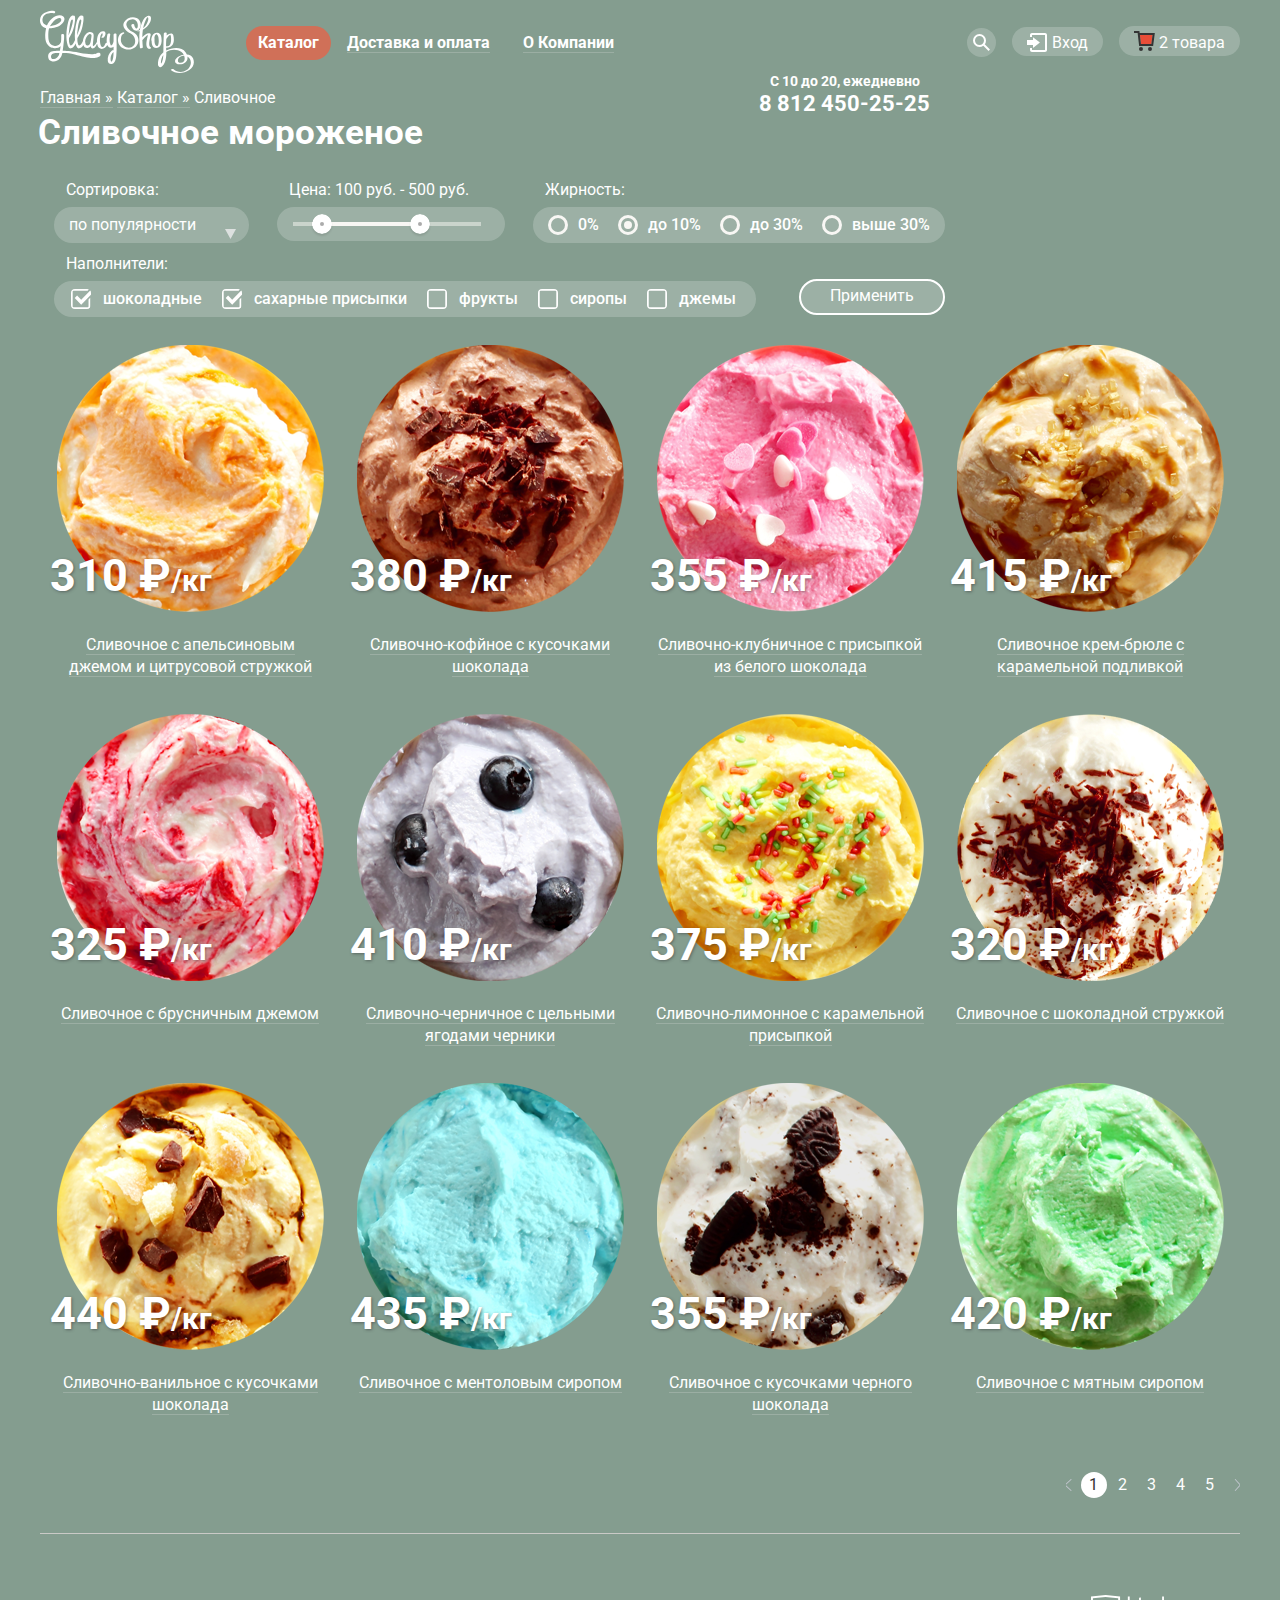
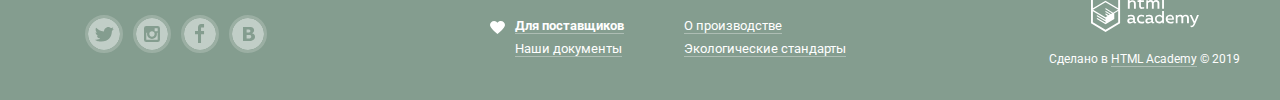
==== commit f934e463: "final fix" ====
--- a/catalog.html
+++ b/catalog.html
@@ -36,6 +36,7 @@
                 <li class="submenu-item">
                   <a href="#">Мелорин</a>
                 </li>
+                  <div class="submenu-overlay"></div>
               </ul>
             </li>
             <li class="navigation-left-item">
@@ -45,8 +46,11 @@
           </ul>
           <ul class="navigation-right">
             <li class="navigation-right-item">
-              <a class="search"> <img src="/img/loupe.svg" alt="" />&nbsp; </a>
+              <a class="search">
+                <svg xmlns="http://www.w3.org/2000/svg" xmlns:xlink="http://www.w3.org/1999/xlink" width="17" height="17" viewBox="0 0 17 17"><path fill="#fff" d="M16.958 15.527L11.75 10.32A6.455 6.455 0 0 0 13 6.5 6.5 6.5 0 1 0 6.5 13a6.465 6.465 0 0 0 3.839-1.263l5.205 5.204 1.414-1.414zM6.5 11C4.019 11 2 8.981 2 6.5S4.019 2 6.5 2 11 4.019 11 6.5 8.981 11 6.5 11z"/></svg>
+ </a>
               <form name="search" class="search-form">
+                <div class="search-overlay"></div>
                 <input
                   class="input-search"
                   type="search"
@@ -57,10 +61,26 @@
             </li>
             <li class="navigation-right-item">
               <a class="login-button">
-                <img src="/img/login.svg" alt="" />
+               <svg
+                    xmlns="http://www.w3.org/2000/svg"
+                    xmlns:xlink="http://www.w3.org/1999/xlink"
+                    width="21"
+                    height="19"
+                    viewBox="0 0 21 19"
+                  >
+                    <g fill="#fff">
+                      <path
+                        d="M6 14.875L12.917 9.5 6 4.125v2.917H-.042v4.917H6z"
+                      />
+                      <path
+                        d="M18 0H5C3.9 0 3 .9 3 2v2h2V2h13v15H5v-2H3v2c0 1.1.9 2 2 2h13c1.1 0 2-.9 2-2V2c0-1.1-.9-2-2-2z"
+                      />
+                    </g>
+                  </svg>
                 Вход</a
               >
               <form name="login" class="login-form">
+                <div class="login-overlay"></div>
                 <input
                   class="input-login"
                   type="email"
@@ -90,10 +110,11 @@
             </li>
             <li class="navigation-right-item">
               <a class="fill-cart-button ">
-                <img  class="basket-color" src="/img/basket-red.svg" alt="" />
+               <svg xmlns="http://www.w3.org/2000/svg" width="21" height="20" viewBox="0 0 21 20"><path fill="#E84D37" d="M5.888 4.031L6.922 13h10.45l1.176-8.969z"/><circle fill="#343434" cx="6.984" cy="18" r="2"/><circle fill="#343434" cx="15.984" cy="18" r="2"/><path fill="#343434" d="M5.657 2.031L5.422 0H0v2h3.64l1.5 13h13.988l1.699-12.969H5.657zM17.372 13H6.922L5.888 4.031h12.66L17.372 13z"/></svg>
                 2 товара
               </a>
               <ul class="cart-wrapper">
+                <div class="cart-overlay"></div>
                 <li>
                   <div class="cart-form">
                   <table class="cart-table cart-list">
@@ -134,7 +155,7 @@
     <main class="container">
        <div class="contact-information-catalog">
         <span class="contact-time">С 10 до 20, ежедневно</span><br>
-        <span class="contact-phone">8 812 450-25-25</span>
+        <a class="contact-phone" href="tel:88124502525">8 812 450-25-25</a></span>
       </div>
       <div class="breadcrumbs">
         <a class="crumbs link" href="index.html"> Главная &#187;</a>
@@ -303,6 +324,7 @@
         <ul class="hits-list">
           <li class="hits-list-item">
             <div class="hits-block">
+              <div class="hits-content">
               <img
                 class="icecream-img"
                 src="/img/icecream-orange.png"
@@ -317,13 +339,17 @@
                   >Сливочное с апельсиновым джемом и цитрусовой стружкой</a
                 >
               </p>
-              <button type="button" class="fast-view-button btn">
-                <span>Быстрый просмотр</span>
-              </button>
-            </div>
-          </li>
-          <li class="hits-list-item">
-            <div class="hits-block">
+              </div>
+              <div class="hits-overlay">
+              <button type="button" class="fast-view-button btn">
+                <span>Быстрый просмотр</span>
+              </button>
+              </div>
+            </div>
+          </li>
+          <li class="hits-list-item">
+            <div class="hits-block">
+              <div class="hits-content">
               <img
                 class="icecream-img"
                 src="/img/icecream-choco.png"
@@ -338,13 +364,17 @@
                   >Сливочно-кофйное с кусочками шоколада</a
                 >
               </p>
-              <button type="button" class="fast-view-button btn">
-                <span>Быстрый просмотр</span>
-              </button>
-            </div>
-          </li>
-          <li class="hits-list-item">
-            <div class="hits-block">
+              </div>
+              <div class="hits-overlay">
+              <button type="button" class="fast-view-button btn">
+                <span>Быстрый просмотр</span>
+              </button>
+              </div>
+            </div>
+          </li>
+          <li class="hits-list-item">
+            <div class="hits-block">
+              <div class="hits-content">
               <img
                 class="icecream-img"
                 src="/img/icecream-strawberry.png"
@@ -359,13 +389,17 @@
                   >Сливочно-клубничное с присыпкой из белого шоколада</a
                 >
               </p>
-              <button type="button" class="fast-view-button btn">
-                <span>Быстрый просмотр</span>
-              </button>
-            </div>
-          </li>
-          <li class="hits-list-item">
-            <div class="hits-block">
+              </div>
+              <div class="hits-overlay">
+              <button type="button" class="fast-view-button btn">
+                <span>Быстрый просмотр</span>
+              </button>
+              </div>
+            </div>
+          </li>
+          <li class="hits-list-item">
+            <div class="hits-block">
+              <div class="hits-content">
               <img
                 class="icecream-img"
                 src="/img/icecream-cream.png"
@@ -380,13 +414,17 @@
                   >Сливочное крем-брюле с карамельной подливкой</a
                 >
               </p>
-              <button type="button" class="fast-view-button btn">
-                <span>Быстрый просмотр</span>
-              </button>
-            </div>
-          </li>
-          <li class="hits-list-item">
-            <div class="hits-block">
+              </div>
+              <div class="hits-overlay">
+              <button type="button" class="fast-view-button btn">
+                <span>Быстрый просмотр</span>
+              </button>
+              </div>
+            </div>
+          </li>
+          <li class="hits-list-item">
+            <div class="hits-block">
+              <div class="hits-content">
               <img
                 class="icecream-img"
                 src="/img/icecream-br.png"
@@ -399,13 +437,17 @@
               <p class="description">
                 <a href="#" class="link">Сливочное с брусничным джемом</a>
               </p>
-              <button type="button" class="fast-view-button btn">
-                <span>Быстрый просмотр</span>
-              </button>
-            </div>
-          </li>
-          <li class="hits-list-item">
-            <div class="hits-block">
+              </div>
+              <div class="hits-overlay">
+              <button type="button" class="fast-view-button btn">
+                <span>Быстрый просмотр</span>
+              </button>
+              </div>
+            </div>
+          </li>
+          <li class="hits-list-item">
+            <div class="hits-block">
+              <div class="hits-content">
               <img
                 class="icecream-img"
                 src="/img/icecram-blueberry.png"
@@ -420,13 +462,17 @@
                   >Сливочно-черничное с цельными ягодами черники</a
                 >
               </p>
-              <button type="button" class="fast-view-button btn">
-                <span>Быстрый просмотр</span>
-              </button>
-            </div>
-          </li>
-          <li class="hits-list-item">
-            <div class="hits-block">
+              </div>
+              <div class="hits-overlay">
+              <button type="button" class="fast-view-button btn">
+                <span>Быстрый просмотр</span>
+              </button>
+              </div>
+            </div>
+          </li>
+          <li class="hits-list-item">
+            <div class="hits-block">
+              <div class="hits-content">
               <img
                 class="icecream-img"
                 src="/img/icecream-lime.png"
@@ -441,13 +487,17 @@
                   >Сливочно-лимонное с карамельной присыпкой</a
                 >
               </p>
-              <button type="button" class="fast-view-button btn">
-                <span>Быстрый просмотр</span>
-              </button>
-            </div>
-          </li>
-          <li class="hits-list-item">
-            <div class="hits-block">
+              </div>
+              <div class="hits-overlay">
+              <button type="button" class="fast-view-button btn">
+                <span>Быстрый просмотр</span>
+              </button>
+              </div>
+            </div>
+          </li>
+          <li class="hits-list-item">
+            <div class="hits-block">
+              <div class="hits-content">
               <img
                 class="icecream-img"
                 src="/img/icecram-choco2.png"
@@ -460,13 +510,17 @@
               <p class="description">
                 <a href="#" class="link">Сливочное с шоколадной стружкой</a>
               </p>
-              <button type="button" class="fast-view-button btn">
-                <span>Быстрый просмотр</span>
-              </button>
-            </div>
-          </li>
-          <li class="hits-list-item">
-            <div class="hits-block">
+              </div>
+              <div class="hits-overlay">
+              <button type="button" class="fast-view-button btn">
+                <span>Быстрый просмотр</span>
+              </button>
+              </div>
+            </div>
+          </li>
+          <li class="hits-list-item">
+            <div class="hits-block">
+              <div class="hits-content">
               <img
                 class="icecream-img"
                 src="/img/icecream-vanile.png"
@@ -481,13 +535,17 @@
                   >Сливочно-ванильное с кусочками шоколада</a
                 >
               </p>
-              <button type="button" class="fast-view-button btn">
-                <span>Быстрый просмотр</span>
-              </button>
-            </div>
-          </li>
-          <li class="hits-list-item">
-            <div class="hits-block">
+              </div>
+              <div class="hits-overlay">
+              <button type="button" class="fast-view-button btn">
+                <span>Быстрый просмотр</span>
+              </button>
+              </div>
+            </div>
+          </li>
+          <li class="hits-list-item">
+            <div class="hits-block">
+              <div class="hits-content">
               <img
                 class="icecream-img"
                 src="/img/icecream-mint.png"
@@ -500,13 +558,17 @@
               <p class="description">
                 <a href="#" class="link">Сливочное с ментоловым сиропом</a>
               </p>
-              <button type="button" class="fast-view-button btn">
-                <span>Быстрый просмотр</span>
-              </button>
-            </div>
-          </li>
-          <li class="hits-list-item">
-            <div class="hits-block">
+              </div>
+              <div class="hits-overlay">
+              <button type="button" class="fast-view-button btn">
+                <span>Быстрый просмотр</span>
+              </button>
+              </div>
+            </div>
+          </li>
+          <li class="hits-list-item">
+            <div class="hits-block">
+              <div class="hits-content">
               <img
                 class="icecream-img"
                 src="/img/icecream-blackchoco.png"
@@ -521,13 +583,17 @@
                   >Сливочное с кусочками черного шоколада</a
                 >
               </p>
-              <button type="button" class="fast-view-button btn">
-                <span>Быстрый просмотр</span>
-              </button>
-            </div>
-          </li>
-          <li class="hits-list-item">
-            <div class="hits-block">
+              </div>
+              <div class="hits-overlay">
+              <button type="button" class="fast-view-button btn">
+                <span>Быстрый просмотр</span>
+              </button>
+              </div>
+            </div>
+          </li>
+          <li class="hits-list-item">
+            <div class="hits-block">
+              <div class="hits-content">
               <img
                 class="icecream-img"
                 src="/img/ice-creame-mint2.png"
@@ -540,9 +606,12 @@
               <p class="description">
                 <a href="#" class="link">Сливочное с мятным сиропом</a>
               </p>
-              <button type="button" class="fast-view-button btn">
-                <span>Быстрый просмотр</span>
-              </button>
+              </div>
+              <div class="hits-overlay">
+              <button type="button" class="fast-view-button btn">
+                <span>Быстрый просмотр</span>
+              </button>
+              </div>
             </div>
           </li>
         </ul>
@@ -550,7 +619,7 @@
       <section class="pagination">
         <h2 class="h-hidden">Пагинация</h2>
         <div class="paginator">
-          <a class="paginator-arrow-left" href="#"></a>
+          <a class="paginator-arrow-left" href=""></a>
           <span class=" paginator-item paginator-item-checked">1</span>
           <a class="paginator-item" href="#">2</a>
           <a class="paginator-item" href="#">3</a>
@@ -668,7 +737,7 @@
           height="39px"
           alt=""
         />
-        <div class="link">
+        <div>
           <p>
             Сделано в
             <a class="copyright-link link" href="#">HTML Academy</a> &copy; 2019
--- a/css/style.css
+++ b/css/style.css
@@ -9,6 +9,9 @@
 a {
   cursor: pointer;
 }
+.tel {
+  color: #ffffff;
+}
 
 input[type="email"],
 input[type="password"],
@@ -16,6 +19,7 @@
   border: 1px solid rgba(178, 178, 178, 0.52);
   background-color: #ffffff;
 }
+
 .container {
   width: 1200px;
   display: flex;
@@ -109,8 +113,38 @@
   opacity: 0;
   text-align: left;
   left: 0;
-
   box-shadow: 0 20px 20px 0 rgba(0, 0, 0, 0.4);
+}
+.submenu-overlay {
+  top: -10px;
+  width: 150px;
+  height: 15px;
+  position: absolute;
+}
+.search-overlay {
+  top: -10px;
+  width: 150px;
+  height: 15px;
+  position: absolute;
+  right: 0;
+}
+.login-overlay {
+  top: -10px;
+  width: 80px;
+  height: 15px;
+  position: absolute;
+  right: 0;
+}
+.cart-overlay {
+  top: -10px;
+  width: 120px;
+  height: 15px;
+  position: absolute;
+  right: 0;
+}
+.fill-cart-button svg {
+  position: relative;
+  top: 3px;
 }
 .submenu-item {
   padding: 7px 20px;
@@ -165,8 +199,25 @@
   background-repeat: no-repeat;
   text-decoration: none;
   border-radius: 30px;
-  padding: 6px 12px;
-  position: relative;
+  padding: 2px 15px;
+  position: relative;
+}
+.navigation-right-item:first-child {
+  display: inline-block;
+  color: #ffffff;
+
+  background-repeat: no-repeat;
+  text-decoration: none;
+  border-radius: 50%;
+  padding: 3px 6px;
+}
+.search {
+  width: 33px;
+  height: 33px;
+}
+.search svg {
+  position: relative;
+  top: 3px;
 }
 .catalog-active {
   display: inline-block;
@@ -193,7 +244,6 @@
   border-radius: 5px;
   z-index: -1;
   opacity: 0;
-
   right: 0;
   box-shadow: 0 20px 20px 0 rgba(0, 0, 0, 0.4);
 }
@@ -223,6 +273,11 @@
   width: 103px;
   height: 48px;
 }
+.login-button svg {
+  position: relative;
+  top: 4px;
+}
+
 .cart-wrapper {
   position: absolute;
   box-sizing: border-box;
@@ -261,10 +316,6 @@
   cursor: pointer;
 }
 
-.cart-list__img img {
-  border-radius: 50%;
-}
-
 .cart-list-descr {
   width: 47%;
   padding: 8px 10px 28px 10px;
@@ -299,6 +350,10 @@
   height: 1px;
   background-color: #d1d0ce;
   top: -13px;
+}
+.cart-button svg {
+  position: relative;
+  top: 3px;
 }
 .cart-btn {
   float: right;
@@ -365,10 +420,18 @@
   opacity: 1;
   z-index: 2;
 }
+.navigation-right-item:hover:not(:last-child) g {
+  fill: #000;
+}
+.navigation-right-item:hover:not(:last-child) path {
+  fill: #000;
+}
+
 .navigation-right-item:hover .search-form {
   opacity: 1;
   z-index: 2;
 }
+
 .navigation-right-item:hover .login-form {
   opacity: 1;
   z-index: 2;
@@ -534,19 +597,21 @@
   color: #ffffff;
   font-size: 35px;
   line-height: 41px;
-  margin-top: 10px;
-  margin-left: 10px;
+  margin-top: 20px;
+  margin-left: 20px;
 }
 .special-offers-description {
   color: #ffffff;
   font-size: 18px;
   font-weight: 700;
   line-height: 22px;
-  margin-left: 10px;
+  margin-left: 20px;
+  margin-top: -20px;
 }
 
 .special-offers-malina {
-  background: url("/img/malina.jpg") no-repeat no-repeat center;
+  background: url("/img/malina.jpg") no-repeat center;
+  background-size: cover;
   width: 560px;
   min-height: 206px;
   padding-bottom: 23px;
@@ -555,7 +620,8 @@
   line-height: 22px;
 }
 .special-offers-choco {
-  background: url("/img/choco.jpg") no-repeat no-repeat center;
+  background: url("/img/choco.jpg") no-repeat center;
+  background-size: cover;
   width: 560px;
   min-height: 206px;
   padding-bottom: 23px;
@@ -572,6 +638,7 @@
   float: right;
   margin-right: 20px;
   border: 0;
+  margin-top: 20px;
 }
 
 .special-offers-button > span {
@@ -594,6 +661,9 @@
   border-radius: 30px;
   border: 0;
   margin-bottom: 20px;
+  position: absolute;
+  bottom: -10px;
+  right: 20%;
 }
 .img-hit {
   position: absolute;
@@ -610,16 +680,21 @@
   font-weight: 700;
   border: 0;
 }
-.hits-block {
-  padding-top: 10px;
-}
-.hits-block:hover {
+.hits-overlay {
+  top: -10px;
+  position: absolute;
+  width: 296px;
+  height: 408px;
+}
+.hits-block:hover .hits-overlay {
   transition: all 0.3s ease-out;
-  background-color: rgba(255, 255, 255, 0.35);
+  background-color: rgba(255, 255, 255, 0.4);
   border-radius: 5px;
+  z-index: 10;
 }
 .hits-block:hover .fast-view-button {
   opacity: 1;
+  z-index: 10;
 }
 
 .hits-list {
@@ -637,14 +712,18 @@
   text-align: center;
   flex-basis: 25%;
   flex-wrap: wrap;
+  padding-bottom: 20px;
 }
 
 .hits-list-item > img {
   position: relative;
-  z-index: -1;
   display: inline-block;
   margin: auto;
   padding: auto;
+}
+.hits-content {
+  z-index: 11;
+  position: relative;
 }
 
 .price {
@@ -666,6 +745,7 @@
   text-align: center;
   margin-left: 15px;
   margin-right: 15px;
+  z-index: 3;
 }
 
 .description > a {
@@ -692,6 +772,7 @@
   color: black;
   margin-left: 30px;
   margin-right: 30px;
+  margin-top: 30px;
   text-align: left;
 }
 .about-list {
@@ -712,6 +793,7 @@
 .about-list-item > p {
   margin-left: 50px;
   margin-right: 5px;
+  padding-left: 10px;
 }
 
 .about-list-item > img {
@@ -743,7 +825,8 @@
 }
 
 .news {
-  background: url("/img/strawberry-background.png");
+  background: url("/img/strawberry-background.png") no-repeat;
+  background-size: cover;
 }
 
 .news-block {
@@ -797,6 +880,8 @@
 .input-subscribe {
   width: 368px;
   height: 44px;
+  padding-left: 15px;
+  border-radius: 5px;
 }
 
 /* Стили секции карта */
@@ -886,7 +971,21 @@
 .social-buttons > li {
   padding: 5px;
 }
-
+.social-buttons svg {
+  border-radius: 50%;
+  border: 3px solid rgba(248, 247, 244, 0.4);
+  opacity: 0.5;
+}
+.social-buttons svg:hover {
+  border-radius: 50%;
+  border: 3px solid rgba(248, 247, 244, 0.4);
+  opacity: 0.9;
+}
+.social-buttons svg:active {
+  border-radius: 50%;
+  border: 3px solid rgba(248, 247, 244, 0.01);
+  opacity: 0.5;
+}
 .footer-docs {
   display: flex;
   flex-direction: row;
@@ -942,6 +1041,8 @@
   color: white;
 }
 .page-title {
+  position: relative;
+  left: -237px;
   margin-left: 0;
   font-size: 35px;
   line-height: 1.3;
@@ -1053,7 +1154,7 @@
 }
 .range-min:hover,
 .range-max:hover {
-  border: 0.5px solid rgba(248, 247, 244, 0.5);
+  transform: scale(1.08);
 }
 
 .fat-container {
@@ -1132,20 +1233,23 @@
   box-sizing: border-box;
   width: 20px;
   height: 20px;
-  border: 2px solid #ffffff;
   border-radius: 4px;
-}
-
-.options-input:checked ~ .options-indicator:before {
-  content: "";
-  position: absolute;
-  top: 50%;
-  left: 50%;
-  transform: translate(-50%, -50%);
+  background: url("/img/checkbox-off.svg") no-repeat;
+  background-size: cover;
+  padding: 5px;
+}
+
+.options-input:checked ~ .options-indicator {
+  position: absolute;
+  top: 0;
+  left: 0;
   width: 20px;
   height: 20px;
-  background: url(/img/options.svg);
-}
+  background: none;
+  background: url(/img/checkbox-on.svg);
+  background-size: cover;
+}
+
 .sorting-btn {
   margin: 20px 15px;
   color: white;
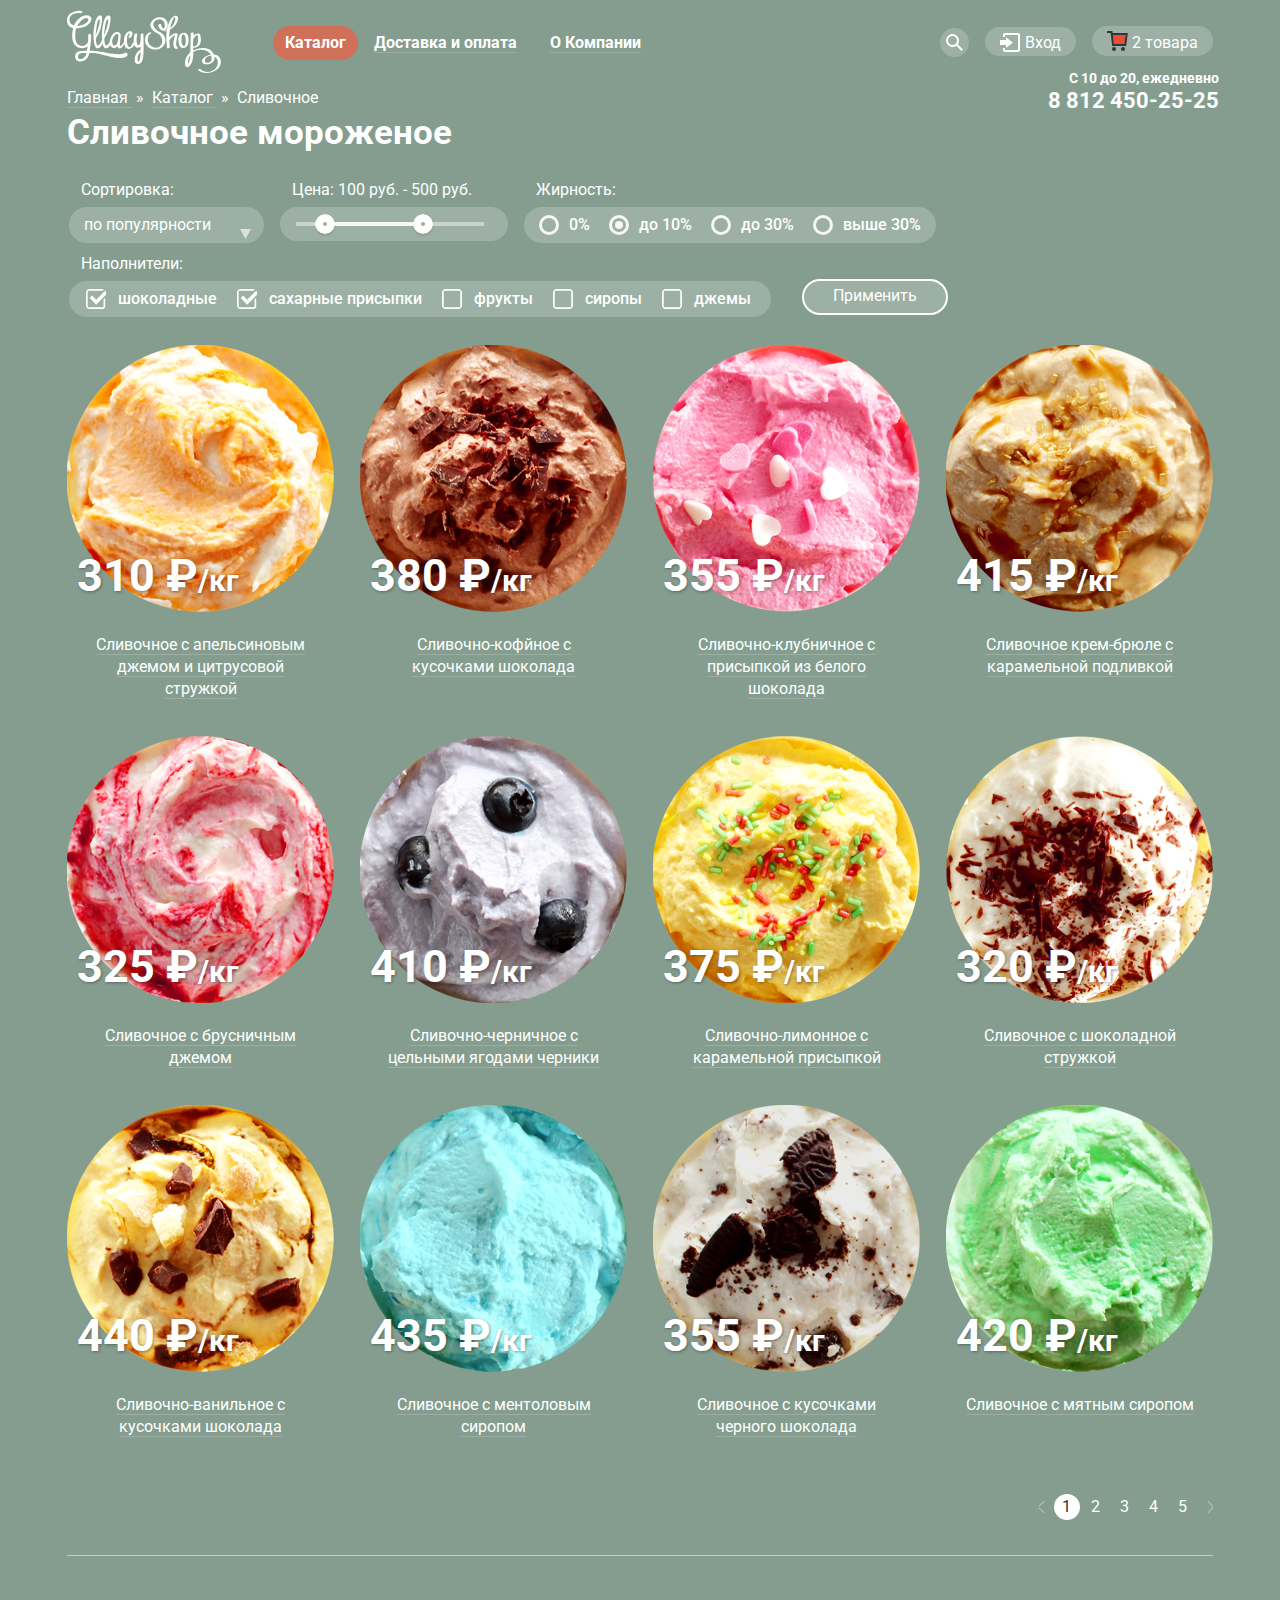
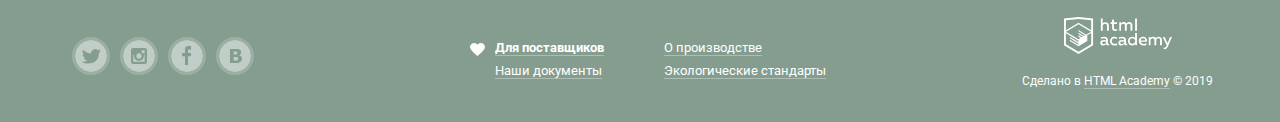
==== commit 27a84e59: "final fix" ====
--- a/catalog.html
+++ b/catalog.html
@@ -153,17 +153,18 @@
      
     </header>
     <main class="container">
-       <div class="contact-information-catalog">
+       
+      <div class="breadcrumbs">
+        <a class="crumbs link" href="index.html"> Главная </a>&nbsp;&#187;&nbsp;
+        <a class="crumbs link" href="#"> Каталог </a>&nbsp;&#187;&nbsp;
+        <span>Сливочное</span>
+      </div>
+      <h1 class="page-title">Сливочное мороженое</h1>
+      <div class="contact-information-catalog">
         <span class="contact-time">С 10 до 20, ежедневно</span><br>
         <a class="contact-phone" href="tel:88124502525">8 812 450-25-25</a></span>
       </div>
-      <div class="breadcrumbs">
-        <a class="crumbs link" href="index.html"> Главная &#187;</a>
-        <a class="crumbs link" href="#"> Каталог &#187;</a>
-        <span>Сливочное</span>
-      </div>
-      <h1 class="page-title">Сливочное мороженое</h1>
-      <section class="filters">
+      <section class="filters-section">
         <h2 class="h-hidden">Фильтр</h2>
         <form class="filters">
           <div class="filters-first-row">
--- a/css/style.css
+++ b/css/style.css
@@ -21,16 +21,18 @@
 }
 
 .container {
-  width: 1200px;
+  width: 1146px;
   display: flex;
   flex-wrap: wrap;
   margin: 0 auto;
+  padding: 0 27px;
 }
 .container-map {
   width: 1200px;
   margin: 0 auto;
 }
 body {
+  min-width: 1230px;
   height: 100%;
   font-family: "Roboto", "Arial", sans-serif;
   font-size: 16px;
@@ -438,15 +440,16 @@
 }
 .contact-information {
   position: absolute;
-  top: -15px;
+  top: -27px;
   right: 0px;
   margin-top: 10px;
 }
 .contact-information-catalog {
-  position: absolute;
-  top: 60px;
-  right: 350px;
+  position: relative;
+  top: -30px;
+  right: -345px;
   margin-top: 10px;
+  text-align: right;
 }
 
 .contact-information > p {
@@ -582,7 +585,7 @@
 
 .special-offers {
   display: flex;
-  justify-content: space-evenly;
+  justify-content: space-between;
   margin-bottom: 35px;
   width: 100%;
   text-align: left;
@@ -683,8 +686,10 @@
 .hits-overlay {
   top: -10px;
   position: absolute;
-  width: 296px;
-  height: 408px;
+  top: -10px;
+  left: -10px;
+  right: -10px;
+  bottom: -60px;
 }
 .hits-block:hover .hits-overlay {
   transition: all 0.3s ease-out;
@@ -696,6 +701,9 @@
   opacity: 1;
   z-index: 10;
 }
+.hits-block:hover {
+  z-index: 100;
+}
 
 .hits-list {
   display: flex;
@@ -710,7 +718,7 @@
 .hits-list-item {
   display: inline-block;
   text-align: center;
-  flex-basis: 25%;
+  flex-basis: calc(25% - 26px);
   flex-wrap: wrap;
   padding-bottom: 20px;
 }
@@ -820,6 +828,11 @@
 .news,
 .subscribe {
   width: 560px;
+  padding-bottom: 22px;
+  border-radius: 15px;
+}
+.subscribe {
+  width: 550px;
   padding-bottom: 22px;
   border-radius: 15px;
 }
@@ -899,7 +912,7 @@
   background-color: #ffffff;
   float: right;
   border-radius: 10px;
-  margin: 62px 0;
+  margin: 62px 27px;
 }
 
 .map-feedback-content {
@@ -966,6 +979,7 @@
 .social-buttons {
   display: flex;
   list-style: none;
+  padding-left: 0;
 }
 
 .social-buttons > li {
@@ -1042,10 +1056,14 @@
 }
 .page-title {
   position: relative;
-  left: -237px;
+  left: -251px;
   margin-left: 0;
   font-size: 35px;
   line-height: 1.3;
+}
+.filters-section {
+  display: flex;
+  justify-content: flex-start;
 }
 .filters-first-row,
 .filters-second-row {
@@ -1055,6 +1073,7 @@
 fieldset {
   border: 0;
   text-align: left;
+  padding-left: 0;
 }
 fieldset > legend {
   margin-left: 12px;
@@ -1274,6 +1293,7 @@
   text-align: right;
   font-size: 0;
   margin-left: auto;
+  max-width: 1146px;
 }
 .paginator {
   padding-bottom: 35px;
@@ -1302,6 +1322,7 @@
   color: #333333;
   background-color: #ffffff;
   border-radius: 50%;
+  cursor: pointer;
 }
 
 .paginator-item-checked:hover {
@@ -1331,7 +1352,7 @@
   height: 1px;
   outline: none;
   border: none;
-  width: 1200px;
+  width: 1146px;
   background-color: #cacac7;
 }
 
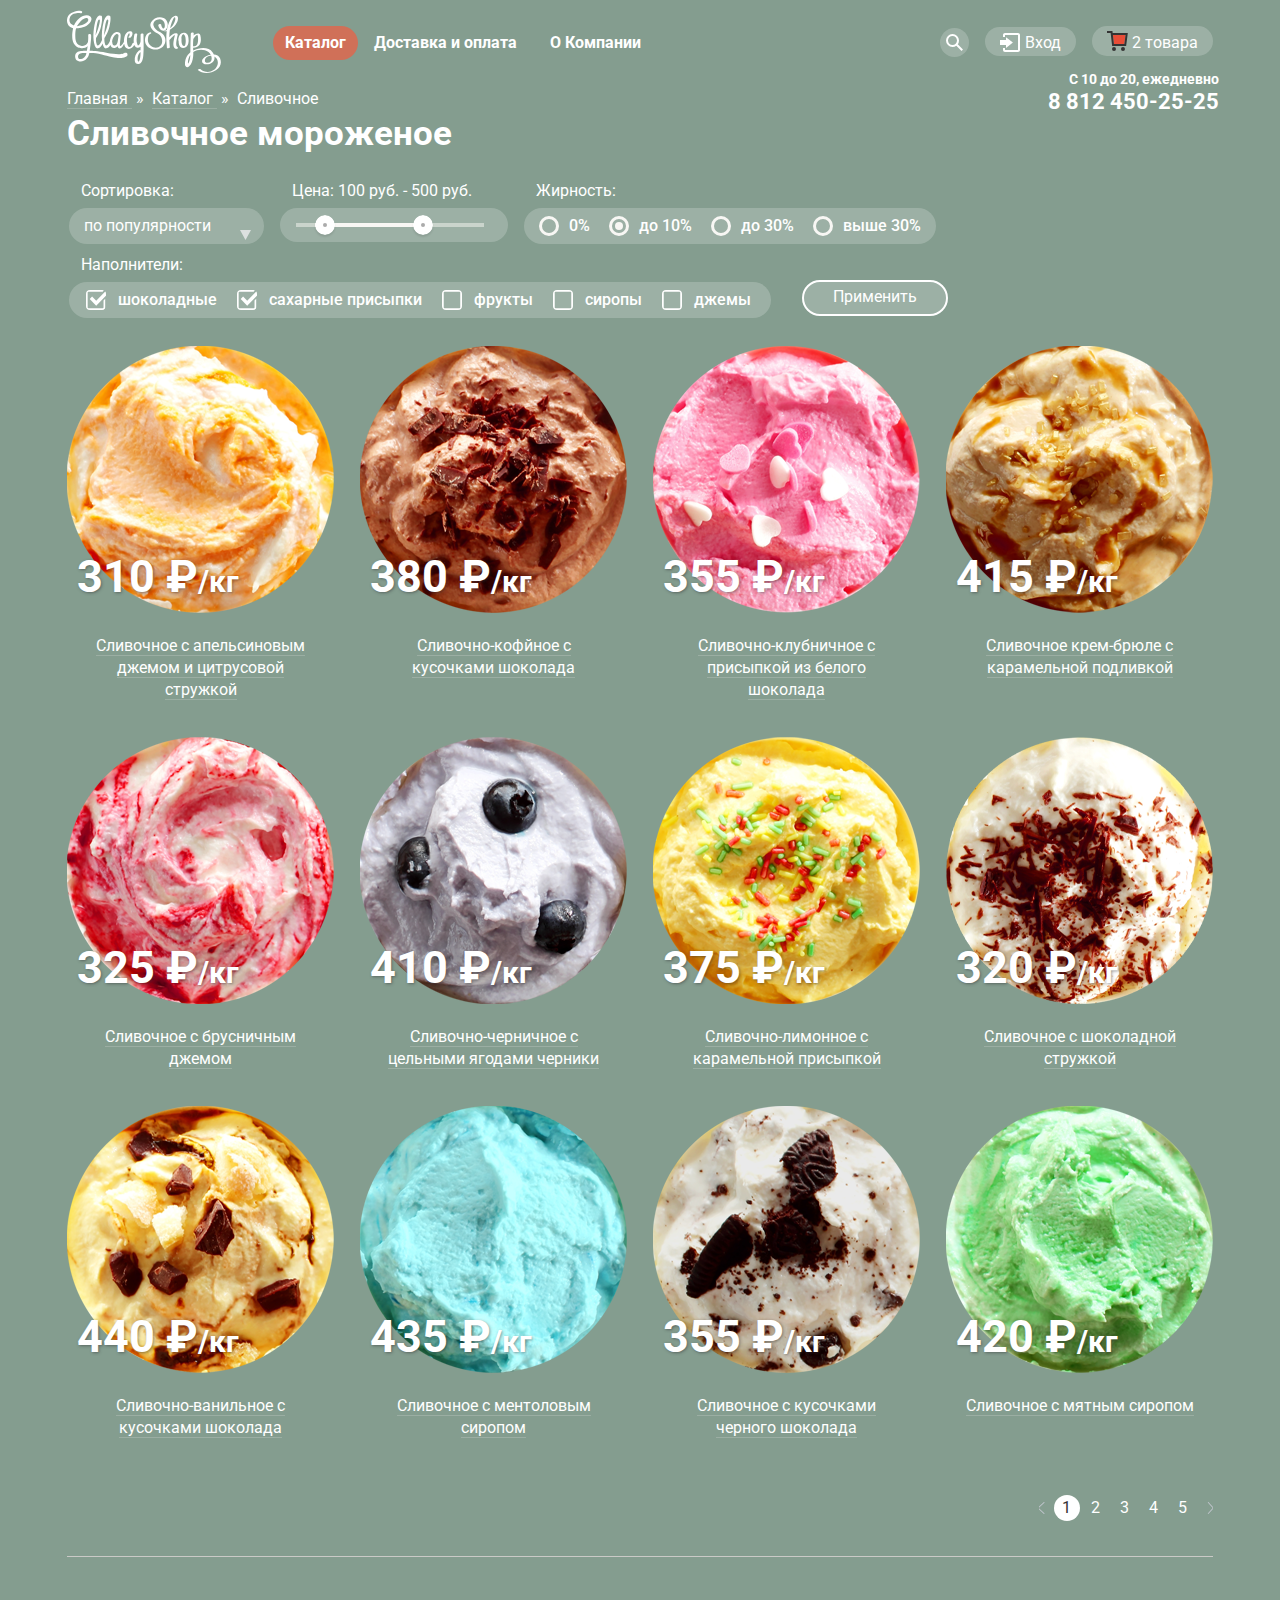
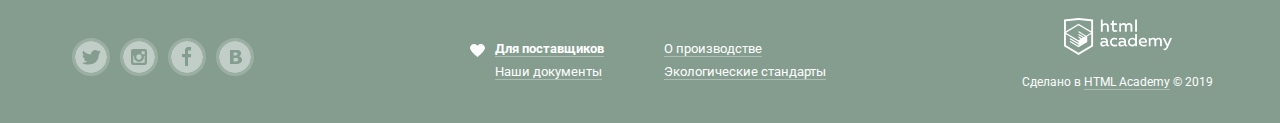
==== commit 8d40e301: "final fix" ====
--- a/catalog.html
+++ b/catalog.html
@@ -13,7 +13,7 @@
   </head>
   <body>
     <header class="header-main container">
-      <img src="img/logo.svg" width="154" height="64" alt="Логотип" />
+      <a href="index.html"><img src="img/logo.svg" width="154" height="64" alt="Логотип"/></a>
       <nav class="nav-main">
         <div class="nav-container">
           <ul class="navigation-left">
@@ -21,11 +21,11 @@
               <a class="catalog-active-link">Каталог </a>
               <ul class="submenu">
                 <li class="submenu-item">
-                  Новинки
+                  <a>Новинки</a>
                   <hr />
                 </li>
                 <li class="submenu-item current-item">
-                  <a href="catalog.html" class="catalog-active-link">Сливочное</a>
+                  <a class="catalog-active-link">Сливочное</a>
                 </li>
                 <li class="submenu-item">
                   <a href="#">Щербеты</a>
@@ -108,7 +108,7 @@
                 </div>
               </form>
             </li>
-            <li class="navigation-right-item">
+            <li class="navigation-right-item-fill">
               <a class="fill-cart-button ">
                <svg xmlns="http://www.w3.org/2000/svg" width="21" height="20" viewBox="0 0 21 20"><path fill="#E84D37" d="M5.888 4.031L6.922 13h10.45l1.176-8.969z"/><circle fill="#343434" cx="6.984" cy="18" r="2"/><circle fill="#343434" cx="15.984" cy="18" r="2"/><path fill="#343434" d="M5.657 2.031L5.422 0H0v2h3.64l1.5 13h13.988l1.699-12.969H5.657zM17.372 13H6.922L5.888 4.031h12.66L17.372 13z"/></svg>
                 2 товара
--- a/css/style.css
+++ b/css/style.css
@@ -6,7 +6,7 @@
   min-height: 100%;
   background-attachment: fixed;
 }
-a {
+a[href] {
   cursor: pointer;
 }
 .tel {
@@ -93,12 +93,17 @@
 .navigation-left-item {
   display: inline-block;
   margin: 0 5px 5px 0;
+
+  position: relative;
+  font-weight: bold;
+}
+.navigation-left-item > a {
   padding: 6px 12px;
-  border-radius: 30px;
-  position: relative;
-  font-weight: bold;
-}
-.navigation-left-item > a {
+  display: block;
+  border-radius: 30px;
+  overflow: hidden;
+}
+.menu-hr {
   border-bottom: 1px solid rgba(248, 247, 244, 0.2);
 }
 
@@ -149,7 +154,6 @@
   top: 3px;
 }
 .submenu-item {
-  padding: 7px 20px;
   font-weight: normal;
 }
 .submenu-item:nth-of-type(1) {
@@ -157,7 +161,9 @@
 }
 .submenu a {
   color: #333333;
-  word-break: none;
+  display: block;
+
+  padding: 7px 13px;
 }
 .submenu-item:hover:not(:first-child) {
   background-color: #fbded7;
@@ -174,16 +180,21 @@
   display: block;
   z-index: 2;
 }
+.navigation-left-item:hover .menu-hr,
+.navigation-left-item:active .menu-hr {
+  border: none;
+}
 .catalog-active:hover .submenu {
   opacity: 1;
   display: block;
   z-index: 2;
 }
-.navigation-left-item:hover {
+.navigation-left-item > a:not(.catalog-active-link):hover,
+.navigation-left-item > a:not(.catalog-active-link):active {
   color: #333333;
   background-color: #f8f7f4;
 }
-.navigation-left-item:active {
+.navigation-left-item > a:not(.catalog-active-link):active {
   box-shadow: inset 0 2px 1px 0 #696969;
 }
 .catalog-active:hover {
@@ -194,6 +205,17 @@
   float: right;
 }
 .navigation-right-item {
+  display: inline-block;
+  margin: 0 0 5px 12px;
+  color: #ffffff;
+  background-color: rgba(255, 255, 255, 0.2);
+  background-repeat: no-repeat;
+  text-decoration: none;
+  border-radius: 30px;
+  padding: 2px 15px;
+  position: relative;
+}
+.navigation-right-item-fill {
   display: inline-block;
   margin: 0 0 5px 12px;
   color: #ffffff;
@@ -229,7 +251,7 @@
   background-repeat: no-repeat;
   text-decoration: none;
   border-radius: 30px;
-  padding: 6px 12px;
+
   position: relative;
 }
 .catalog-active-link {
@@ -254,6 +276,7 @@
   height: 35px;
   background-color: #ffffff;
   border-radius: 5px;
+  padding: 10px;
 }
 .login-form {
   position: absolute;
@@ -417,15 +440,19 @@
   color: #333333;
   background-color: #f8f7f4;
 }
+.navigation-right-item-fill:hover {
+  color: #333333;
+  background-color: #f8f7f4;
+}
 
 .navigation-right-item:hover .cart-wrapper {
   opacity: 1;
   z-index: 2;
 }
-.navigation-right-item:hover:not(:last-child) g {
+.navigation-right-item:hover g {
   fill: #000;
 }
-.navigation-right-item:hover:not(:last-child) path {
+.navigation-right-item:hover path {
   fill: #000;
 }
 
@@ -886,9 +913,12 @@
   background-image: linear-gradient(to top, #e74a35 0%, #f26843 100%);
   border-radius: 30px;
   float: right;
-  margin-right: 20px;
+  margin-right: 15px;
   border: 0;
   color: white;
+}
+.subscribe-email {
+  margin-left: 15px;
 }
 .input-subscribe {
   width: 368px;
